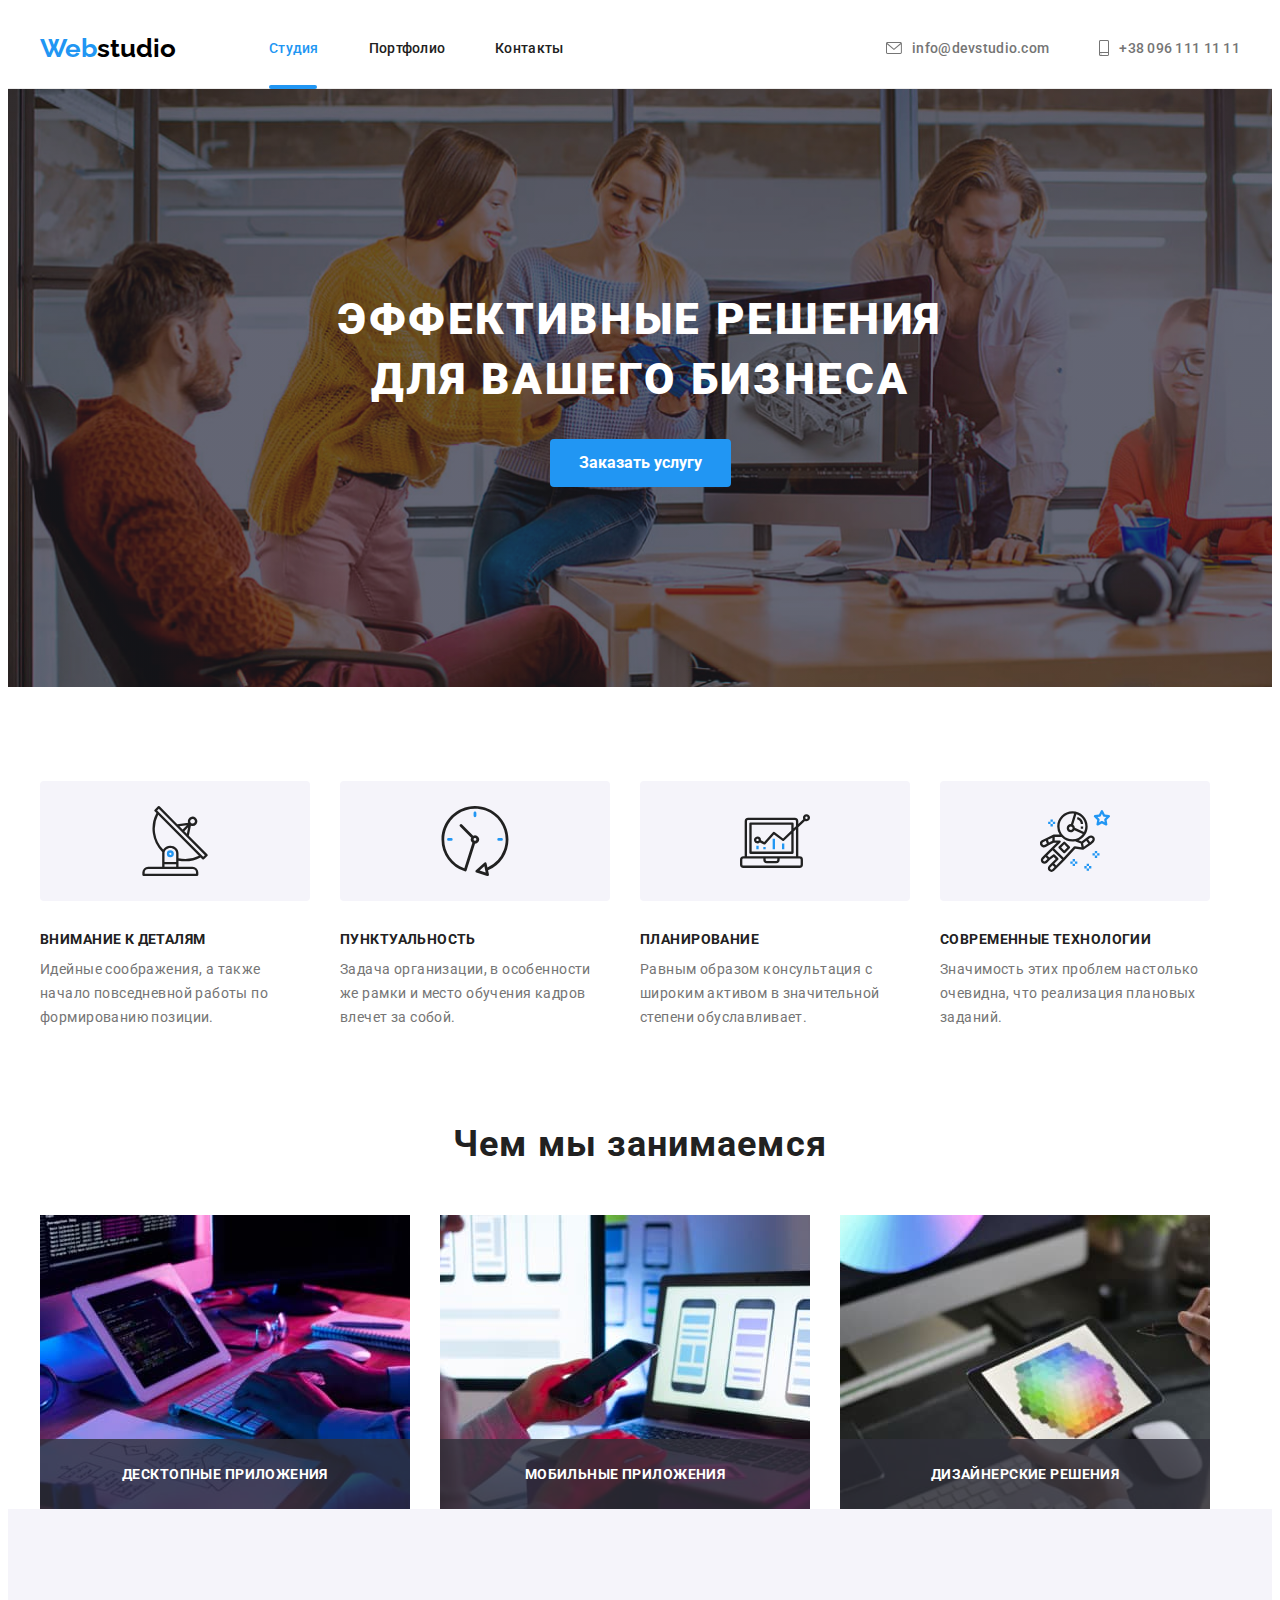
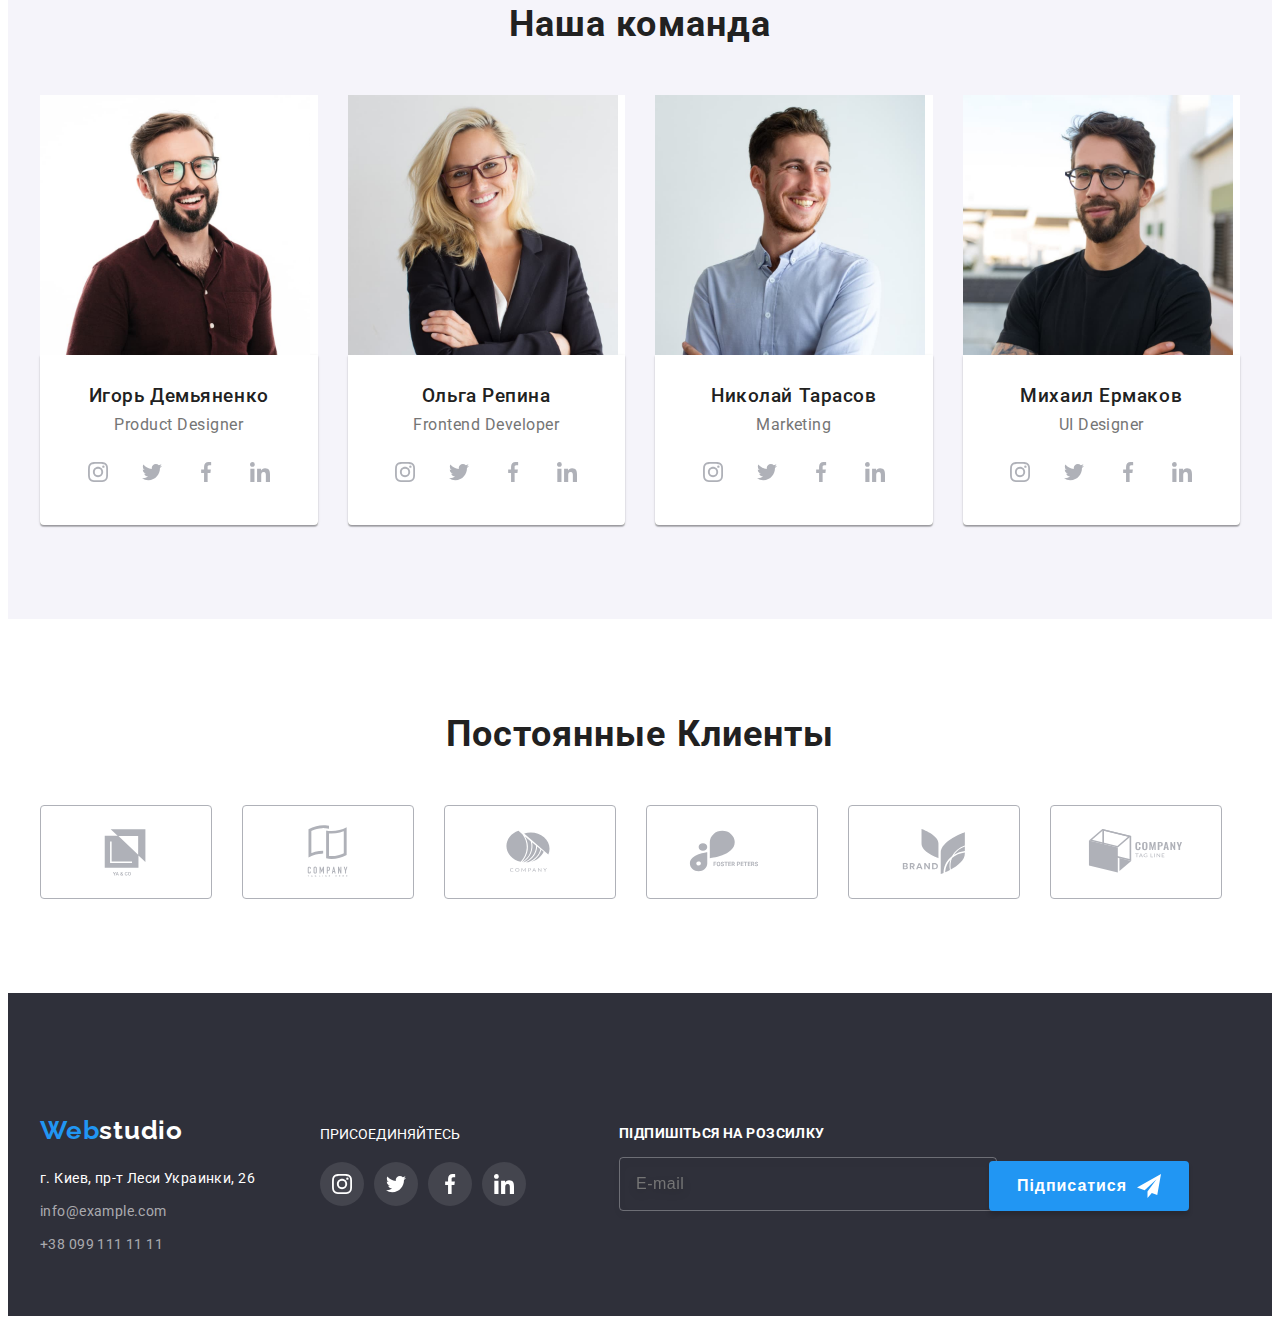
==== index.html @ e6a00116 "refactoring html code (hero, advantages section)" ====
<!DOCTYPE html>
<html lang="ru">
  <head>
    <meta charset="UTF-8" />
    <meta http-equiv="X-UA-Compatible" content="IE=edge" />
    <meta name="viewport" content="width=device-width, initial-scale=1.0" />
    <title>WebStudio</title>

    <!--fonts start-->
    <link rel="preconnect" href="https://fonts.googleapis.com" />
    <link rel="preconnect" href="https://fonts.gstatic.com" crossorigin />
    <link
      href="https://fonts.googleapis.com/css2?family=Raleway:wght@700&family=Roboto:wght@400;500;700;900&display=swap"
      rel="stylesheet"
    />
    <!--fonts end-->
    <!--normalize start-->
    <link
      rel="stylesheet"
      href="https://cdnjs.cloudflare.com/ajax/libs/modern-normalize/1.1.0/modern-normalize.min.css"
      integrity="sha512-wpPYUAdjBVSE4KJnH1VR1HeZfpl1ub8YT/NKx4PuQ5NmX2tKuGu6U/JRp5y+Y8XG2tV+wKQpNHVUX03MfMFn9Q=="
      crossorigin="anonymous"
      referrerpolicy="no-referrer"
    />
    <!--normalize end-->
    <link rel="stylesheet" href="./css/styles.css" />
  </head>
  <body class="body">
    <!--header section-->
    <header class="header">
      <div class="container header__container">
        <a class="link logo" href="./"><span class="logo__accent">Web</span>studio</a>
        <nav class="nav">
          <ul class="nav__list list">
            <li class="nav__item">
              <a class="nav__link nav__link--current link nav__stydia-link" href="">Студия</a>
            </li>
            <li class="nav__item">
              <a class="nav__link link" href="./portfolio.html" target="_self">Портфолио</a>
            </li>
            <li class="nav__item"><a class="nav__link link" href="">Контакты</a></li>
          </ul>
        </nav>
        <ul class="header__list list">
          <li class="header__item">
            <a class="link header__address" href="mailto:info@devstudio.com">
              <svg class="header__icon" width="16px" height="12px">
                <use href="./images/icons.svg#envelope"></use>
              </svg>
              info@devstudio.com
            </a>
          </li>
          <li class="header__item">
            <a class="link header__address" href="tel:+380961111111"
              ><svg class="header__icon" width="10px" height="16px">
                <use href="./images/icons.svg#smartphone"></use>
              </svg>
              +38 096 111 11 11</a
            >
          </li>
        </ul>
      </div>
    </header>
    <!--main section-->
    <main class="main">
      <!--hero section-->
      <section class="hero">
        <div class="container hero__container">
          <h1 class="hero__uppertitle">
            Эффективные решения<br />
            для вашего бизнеса
          </h1>
          <button class="hero__main-btn main-btn" type="button" data-modal-open>
            Заказать услугу
          </button>
        </div>
      </section>
      <!--advantages section-->
      <section class="advantages">
        <div class="container">
          <h2 class="visually-hidden">Наши преимущества</h2>
          <ul class="advantages__list list">
            <li class="advantages__item">
              <div class="advantages__container">
                <svg class="advantages__icon" width="70px" height="70px">
                  <use href="./images/icons.svg#antenna"></use>
                </svg>
              </div>
              <h3 class="advantages__title">Внимание к деталям</h3>
              <p class="advantages__text">
                Идейные соображения, а также начало повседневной работы по формированию позиции.
              </p>
            </li>
            <li class="advantages__item">
              <div class="advantages__container">
                <svg class="advantages__icon" width="70px" height="70px">
                  <use href="./images/icons.svg#clock"></use>
                </svg>
              </div>
              <h3 class="advantages__title">Пунктуальность</h3>
              <p class="advantages__text">
                Задача организации, в особенности же рамки и место обучения кадров влечет за собой.
              </p>
            </li>
            <li class="advantages__item">
              <div class="advantages__container">
                <svg class="advantages__icon" width="70px" height="70px">
                  <use href="./images/icons.svg#diagram"></use>
                </svg>
              </div>
              <h3 class="advantages__title">Планирование</h3>
              <p class="advantages__text">
                Равным образом консультация с широким активом в значительной степени обуславливает.
              </p>
            </li>
            <li class="advantages__item">
              <div class="advantages__container">
                <svg class="advantages__icon" width="70px" height="70px">
                  <use href="./images/icons.svg#astronaut"></use>
                </svg>
              </div>
              <h3 class="advantages__title">Современные технологии</h3>
              <p class="advantages__text">
                Значимость этих проблем настолько очевидна, что реализация плановых заданий.
              </p>
            </li>
          </ul>
        </div>
      </section>
      <!--doing section-->
      <section class="doing">
        <div class="container doing-container">
          <h2 class="section-title doing-title">Чем мы занимаемся</h2>
          <ul class="doing-list list">
            <li class="doing-item">
              <h3 class="item-title">Десктопные приложения</h3>
              <img
                class="doing-img"
                src="./images/img01.jpg"
                width="370"
                alt="работа за планшетом на беспроводной клавиатуре"
              />
            </li>
            <li class="doing-item">
              <div>
                <h3 class="item-title">Мобильные приложения</h3>
                <img
                  class="doing-img"
                  src="./images/img02.jpg"
                  width="370"
                  alt="работа на нутбуке и смартфоне"
                />
              </div>
            </li>
            <li class="doing-item">
              <div>
                <h3 class="item-title">Дизайнерские решения</h3>
                <img
                  class="doing-img"
                  src="./images/img03.jpg"
                  width="370"
                  alt="работа на планшете с помощью стилуса"
                />
              </div>
            </li>
          </ul>
        </div>
      </section>
      <!--team section-->
      <section class="team">
        <div class="container team-container">
          <h2 class="section-title">Наша команда</h2>
          <ul class="team-list list">
            <li class="team-item">
              <img
                class="team-photo"
                src="./images/img04igor.jpg"
                width="270"
                height="260"
                alt="фото дизайнера"
              />
              <div class="team-wrapper">
                <h3 class="team-title">Игорь Демьяненко</h3>
                <p class="team-text" lang="en">Product Designer</p>
                <ul class="socials-list list">
                  <li class="socials-item">
                    <a
                      class="socials-link link"
                      target="_blank"
                      rel="noopener noreferren"
                      aria-label="инстаграмм"
                      href=""
                    >
                      <svg class="cocials-icon" width="20px" height="20px">
                        <use href="./images/icons.svg#instagram"></use>
                      </svg>
                    </a>
                  </li>
                  <li class="socials-item">
                    <a
                      class="socials-link link"
                      target="_blank"
                      rel="noopener noreferren"
                      aria-label="твитер"
                      href=""
                      ><svg class="cocials-icon" width="20px" height="20px">
                        <use href="./images/icons.svg#twitter"></use>
                      </svg>
                    </a>
                  </li>
                  <li class="socials-item">
                    <a
                      class="socials-link link"
                      target="_blank"
                      rel="noopener noreferren"
                      aria-label="фейсбук"
                      href=""
                      ><svg class="cocials-icon" width="20px" height="20px">
                        <use href="./images/icons.svg#facebook"></use></svg
                    ></a>
                  </li>
                  <li class="socials-item">
                    <a
                      class="socials-link link"
                      target="_blank"
                      rel="noopener noreferren"
                      aria-label="линкедин"
                      href=""
                      ><svg class="cocials-icon" width="20px" height="20px">
                        <use href="./images/icons.svg#linkedin"></use></svg
                    ></a>
                  </li>
                </ul>
              </div>
            </li>
            <li class="team-item">
              <img
                class="team-photo"
                src="./images/img05olga.jpg"
                width="270"
                height="260"
                alt="фото Фронтенд разработчика"
              />
              <div class="team-wrapper">
                <h3 class="team-title">Ольга Репина</h3>
                <p class="team-text" lang="en">Frontend Developer</p>
                <ul class="socials-list list">
                  <li class="socials-item">
                    <a
                      class="socials-link link"
                      target="_blank"
                      rel="noopener noreferren"
                      aria-label="инстаграмм"
                      href=""
                    >
                      <svg class="cocials-icon" width="20px" height="20px">
                        <use href="./images/icons.svg#instagram"></use>
                      </svg>
                    </a>
                  </li>
                  <li class="socials-item">
                    <a
                      class="socials-link link"
                      target="_blank"
                      rel="noopener noreferren"
                      aria-label="твитер"
                      href=""
                      ><svg class="cocials-icon" width="20px" height="20px">
                        <use href="./images/icons.svg#twitter"></use>
                      </svg>
                    </a>
                  </li>
                  <li class="socials-item">
                    <a
                      class="socials-link link"
                      target="_blank"
                      rel="noopener noreferren"
                      aria-label="фейсбук"
                      href=""
                      ><svg class="cocials-icon" width="20px" height="20px">
                        <use href="./images/icons.svg#facebook"></use></svg
                    ></a>
                  </li>
                  <li class="socials-item">
                    <a
                      class="socials-link link"
                      target="_blank"
                      rel="noopener noreferren"
                      aria-label="линкедин"
                      href=""
                      ><svg class="cocials-icon" width="20px" height="20px">
                        <use href="./images/icons.svg#linkedin"></use></svg
                    ></a>
                  </li>
                </ul>
              </div>
            </li>
            <li class="team-item">
              <img
                class="team-photo"
                src="./images/img06nikolau.jpg"
                width="270"
                height="260"
                alt="фото маркетолога"
              />
              <div class="team-wrapper">
                <h3 class="team-title">Николай Тарасов</h3>
                <p class="team-text" lang="en">Marketing</p>
                <ul class="socials-list list">
                  <li class="socials-item">
                    <a
                      class="socials-link link"
                      target="_blank"
                      rel="noopener noreferren"
                      aria-label="инстаграмм"
                      href=""
                    >
                      <svg class="cocials-icon" width="20px" height="20px">
                        <use href="./images/icons.svg#instagram"></use>
                      </svg>
                    </a>
                  </li>
                  <li class="socials-item">
                    <a
                      class="socials-link link"
                      target="_blank"
                      rel="noopener noreferren"
                      aria-label="твитер"
                      href=""
                      ><svg class="cocials-icon" width="20px" height="20px">
                        <use href="./images/icons.svg#twitter"></use>
                      </svg>
                    </a>
                  </li>
                  <li class="socials-item">
                    <a
                      class="socials-link link"
                      target="_blank"
                      rel="noopener noreferren"
                      aria-label="фейсбук"
                      href=""
                      ><svg class="cocials-icon" width="20px" height="20px">
                        <use href="./images/icons.svg#facebook"></use></svg
                    ></a>
                  </li>
                  <li class="socials-item">
                    <a
                      class="socials-link link"
                      target="_blank"
                      rel="noopener noreferren"
                      aria-label="линкедин"
                      href=""
                      ><svg class="cocials-icon" width="20px" height="20px">
                        <use href="./images/icons.svg#linkedin"></use></svg
                    ></a>
                  </li>
                </ul>
              </div>
            </li>
            <li class="team-item">
              <img
                class="team-photo"
                src="./images/img07mihail.jpg"
                width="270"
                height="260"
                alt="фото дизайнера пользовательского интерфейса"
              />
              <div class="team-wrapper">
                <h3 class="team-title">Михаил Ермаков</h3>
                <p class="team-text" lang="en">UI Designer</p>
                <ul class="socials-list list">
                  <li class="socials-item">
                    <a
                      class="socials-link link"
                      target="_blank"
                      rel="noopener noreferren"
                      aria-label="инстаграмм"
                      href=""
                    >
                      <svg class="cocials-icon" width="20px" height="20px">
                        <use href="./images/icons.svg#instagram"></use>
                      </svg>
                    </a>
                  </li>
                  <li class="socials-item">
                    <a
                      class="socials-link link"
                      target="_blank"
                      rel="noopener noreferren"
                      aria-label="твитер"
                      href=""
                      ><svg class="cocials-icon" width="20px" height="20px">
                        <use href="./images/icons.svg#twitter"></use>
                      </svg>
                    </a>
                  </li>
                  <li class="socials-item">
                    <a
                      class="socials-link link"
                      target="_blank"
                      rel="noopener noreferren"
                      aria-label="фейсбук"
                      href=""
                      ><svg class="cocials-icon" width="20px" height="20px">
                        <use href="./images/icons.svg#facebook"></use></svg
                    ></a>
                  </li>
                  <li class="socials-item">
                    <a
                      class="socials-link link"
                      target="_blank"
                      rel="noopener noreferren"
                      aria-label="линкедин"
                      href=""
                      ><svg class="cocials-icon" width="20px" height="20px">
                        <use href="./images/icons.svg#linkedin"></use></svg
                    ></a>
                  </li>
                </ul>
              </div>
            </li>
          </ul>
        </div>
      </section>
      <!--regular clients-->
      <section class="regular">
        <div class="container regular-container">
          <h2 class="section-title regular-title">Постоянные Клиенты</h2>
          <ul class="list regular-list">
            <li class="regular-item">
              <a
                class="regular-link"
                target="_blank"
                rel="noopener noreferrer"
                aria-label="клиент номер один"
                href=""
              >
                <svg class="regular-icon" width="106px" height="60px">
                  <use href="./images/icons.svg#client-logo1"></use>
                </svg>
              </a>
            </li>
            <li>
              <a
                class="regular-link"
                target="_blank"
                rel="noopener noreferrer"
                aria-label="клиент номер два"
                href=""
              >
                <svg class="regular-icon" width="106px" height="60px">
                  <use href="./images/icons.svg#client-logo2"></use>
                </svg>
              </a>
            </li>
            <li>
              <a
                class="regular-link"
                target="_blank"
                rel="noopener noreferrer"
                aria-label="клиент номер три"
                href=""
              >
                <svg class="regular-icon" width="106px" height="60px">
                  <use href="./images/icons.svg#client-logo3"></use>
                </svg>
              </a>
            </li>
            <li>
              <a
                class="regular-link"
                target="_blank"
                rel="noopener noreferrer"
                aria-label="клиент номер четыре"
                href=""
              >
                <svg class="regular-icon" width="106px" height="60px">
                  <use href="./images/icons.svg#client-logo4"></use>
                </svg>
              </a>
            </li>
            <li>
              <a
                class="regular-link"
                target="_blank"
                rel="noopener noreferrer"
                aria-label="клиент номер пять"
                href=""
              >
                <svg class="regular-icon" width="106px" height="60px">
                  <use href="./images/icons.svg#client-logo5"></use>
                </svg>
              </a>
            </li>
            <li>
              <a
                class="regular-link"
                target="_blank"
                rel="noopener noreferrer"
                aria-label="клиент номер шесть"
                href=""
              >
                <svg class="regular-icon" width="106px" height="60px">
                  <use href="./images/icons.svg#client-logo6"></use>
                </svg>
              </a>
            </li>
          </ul>
        </div>
      </section>
    </main>
    <!--footer section-->
    <footer class="footer">
      <div class="container footer-container">
        <div>
          <a class="link footer-logo" href="./"><span class="accent">Web</span>studio</a>
          <address class="address">
            <p class="address-text">г. Киев, пр-т Леси Украинки, 26</p>
            <ul class="address-list list">
              <li class="address-item">
                <a class="link address-link" href="mailto:info@example.com">info@example.com</a>
              </li>
              <li class="address-item">
                <a class="link address-link" href="tel:+380991111111">+38 099 111 11 11</a>
              </li>
            </ul>
          </address>
        </div>
        <div class="socials-footer">
          <ul class="list">
            <li>
              <p class="socials-text">ПРИСОЕДИНЯЙТЕСЬ</p>
            </li>
            <li>
              <ul class="foot-list list">
                <li class="socials-item">
                  <a
                    class="socials-link foot-link link"
                    target="_blank"
                    rel="noopener noreferren"
                    aria-label="инстаграмм"
                    href=""
                  >
                    <svg class="foot-icon" width="20px" height="20px">
                      <use href="./images/icons.svg#instagram"></use>
                    </svg>
                  </a>
                </li>
                <li class="socials-item">
                  <a
                    class="socials-link foot-link link"
                    target="_blank"
                    rel="noopener noreferren"
                    aria-label="твитер"
                    href=""
                    ><svg class="foot-icon" width="20px" height="20px">
                      <use href="./images/icons.svg#twitter"></use>
                    </svg>
                  </a>
                </li>
                <li class="socials-item">
                  <a
                    class="socials-link foot-link link"
                    target="_blank"
                    rel="noopener noreferren"
                    aria-label="фейсбук"
                    href=""
                    ><svg class="foot-icon" width="20px" height="20px">
                      <use href="./images/icons.svg#facebook"></use></svg
                  ></a>
                </li>
                <li class="socials-item">
                  <a
                    class="socials-link foot-link link"
                    target="_blank"
                    rel="noopener noreferren"
                    aria-label="линкедин"
                    href=""
                    ><svg class="foot-icon" width="20px" height="20px">
                      <use href="./images/icons.svg#linkedin"></use></svg
                  ></a>
                </li>
              </ul>
            </li>
          </ul>
        </div>
        <div class="container-subscription">
          <h2 lang="uk" class="footer-tittle-form">Підпишіться на розсилку</h2>
          <form class="subscription-form" name="subscription-form">
            <label class="subscription-form-grup">
              <input
                class="subscription-form-input"
                type="email"
                name="email"
                placeholder="E-mail"
                required
              />
            </label>
            <button class="footer-form-btn" type="submit">
              Підписатися
              <svg width="24px" height="24px">
                <use href="./images/icons.svg#icon-icon-send"></use>
              </svg>
            </button>
          </form>
        </div>
      </div>
    </footer>
    <!--modal window-->
    <div class="backdrop is-hidden" data-modal>
      <div class="modal">
        <button class="modal-btn" data-modal-close>
          <svg class="modal-btn-icon" width="18px" height="18px">
            <use href="./images/icons.svg#icon-close-black-18dp"></use>
          </svg>
        </button>
        <form class="register-form">
          <strong class="register-form-title" lang="uk">
            Залиште свої дані, ми вам передзвонимо
          </strong>
          <div class="register-form-group" role="group">
            <label class="register-form-wrap">
              <span class="register-form-label" lang="uk">Ім'я</span>
              <input
                class="register-form-input"
                type="text"
                name="name"
                minlength="3"
                required
              /><svg class="register-form-icon" width="18px" height="18px">
                <use href="./images/icons.svg#icon-person-black-18dp-1"></use>
              </svg>
            </label>
            <label class="register-form-wrap">
              <span class="register-form-label" lang="uk">Телефон</span>
              <input
                class="register-form-input"
                type="tel"
                name="tel"
                required
                maxlength="13"
                minlength="13"
              />
              <svg class="register-form-icon" width="18px" height="18px">
                <use href="./images/icons.svg#icon-phone-black-18dp-1"></use>
              </svg>
            </label>
            <label class="register-form-wrap">
              <span class="register-form-label" lang="uk">Пошта</span>
              <input class="register-form-input" type="email" name="email" required />
              <svg class="register-form-icon" width="18px" height="18px">
                <use href="./images/icons.svg#icon-email-black-18dp-1"></use>
              </svg>
            </label>
            <label class="register-form-wrap">
              <span class="register-form-label" lang="uk">Коментар</span>
              <textarea
                class="register-form-message"
                placeholder="Введіть текст"
                name="message"
                rows="5"
              ></textarea>
            </label>
          </div>
          <label class="register-form-agreement">
            <input
              class="register-checkbox visually-hidden"
              type="checkbox"
              name="agreement"
              required
            />
            <svg class="register-icon" width="16px" height="15px">
              <use class="register-icon-uncheck" href="./images/icons.svg#icon-Vector"></use>
              <use class="register-icon-check" href="./images/icons.svg#icon-check"></use>
            </svg>
            <span class="register-form-agreement-text">
              Погоджуюся з розсилкою та приймаю
              <a class="register-form-agreement-link" href="">Умови договору</a>
            </span>
          </label>
          <button class="register-form-btn" type="submit">Відправити</button>
        </form>
      </div>
    </div>
    <script src="./js/modal.js"></script>
  </body>
</html>
---- css/styles.css ----
:root {
  /*fonts*/
  --main-font: 'roboto', sans-serif;
  --secondary-font: 'raleway', sans-serif;

  /*text colors*/
  --main-txt-cl: #212121;
  --accent-tx-cl: #2196f3;

  /*bg colors*/
  --dark-bg-cl: #2f303a;
  --light-bg-cl: #f5f4fa;

  /*others*/
}

.container {
  width: 1200px;
  padding-right: 15px;
  padding-left: 15px;
  margin-right: auto;
  margin-left: auto;
}

.body {
  font-family: var(--main-font);
  color: var(--main-txt-cl);
}

/*reset styles*/
h1,
h2,
h3,
h4,
h5,
h6,
p {
  margin: 0;
}

.link {
  text-decoration: none;
  color: var(--main-txt-cl);
  transition: color 250ms cubic-bezier(0.4, 0, 0.2, 1);
}

.list {
  list-style: none;
  padding: 0;
  margin: 0;
}

img {
  display: block;
}
.section-title {
  font-weight: 700;
  font-size: 36px;
  line-height: calc(42 / 36);
  text-align: center;
  letter-spacing: 0.03em;
  color: var(--main-txt-cl);
}
.visually-hidden {
  position: absolute;
  width: 1px;
  height: 1px;
  margin: -1px;
  border: 0;
  padding: 0;
  white-space: nowrap;
  clip-path: inset(100%);
  clip: rect(0 0 0 0);
  overflow: hidden;
}



/*header section*/
.header {
  background-color: #ffffff;
  border-bottom: 1px solid #ececec;
}
.header__container {
  display: flex;
  align-items: center;
}
.logo {
  margin-right: 93px;
  font-family: var(--secondary-font);
  font-weight: 700;
  font-size: 26px;
  line-height: calc(31 / 26);
  color: #000000;
}
.logo__accent {
  color: var(--accent-tx-cl);
}
.nav {
  margin-right: auto;
}
.nav__list {
  display: flex;
  gap: 50px;
}
.nav__link--current {
  color: var(--accent-tx-cl);
}
.nav__item {
  position: relative;
}
.nav__stydia-link::after {
  display: block;
  content: '';
  width: 48px;
  height: 4px;
  background: #2196f3;
  border-radius: 2px;
  position: absolute;
  bottom: -1px;
  left: 0px;
}
.nav__link {
  display: block;
  font-weight: 500;
  font-size: 14px;
  line-height: calc(16 / 14);
  letter-spacing: 0.02em;
  padding-top: 32px;
  padding-bottom: 32px;
}
.nav__portfolio-link::after {
  display: block;
  content: '';
  width: 78px;
  height: 4px;
  background: #2196f3;
  border-radius: 2px;
  position: absolute;
  bottom: 0px;
  left: 0px;
}
.header__list {
  display: flex;
  gap: 50px;
}
.header__item {
  position: relative;
}
.header__icon {
  margin-right: 10px;
  fill: #757575;
  transition: fill 250ms cubic-bezier(0.4, 0, 0.2, 1);
}
.header__address {
  display: block;
}
.header__address:focus .header__icon,
.header__address:hover .header__icon {
  color: #2196f3;
  fill: #2196f3;
}
.header__address {
  display: inline-flex;
  align-items: center;
  text-align: justify;

  font-weight: 500;
  font-size: 14px;
  line-height: calc(16 / 14);
  letter-spacing: 0.02em;
  color: #757575;
  padding-top: 32px;
  padding-bottom: 32px;
  transition: color 250ms cubic-bezier(0.4, 0, 0.2, 1);
}



/*hero section*/
.hero {
  max-width: 1600px;
  margin-right: auto;
  margin-left: auto;
  padding-top: 200px;
  padding-bottom: 200px;
  background-color: #c4c4c4;
  background-image: linear-gradient(to right, rgba(47, 48, 58, 0.4), rgba(47, 48, 58, 0.4)),
  url(../images/imghero.jpg);
  background-repeat: no-repeat;
  background-size: cover;
}
.hero__container {
  text-align: center;
  align-items: center;
}
.hero__uppertitle {
  font-weight: 900;
  font-size: 44px;
  line-height: calc(60 / 44);
  letter-spacing: 0.06em;
  text-transform: uppercase;
  color: #ffffff;

  margin-bottom: 30px;
}
.hero__main-btn {
  font-family: inherit;
  font-weight: 700;
  font-size: 16px;
  line-height: calc(30 / 16);
  color: #ffffff;
  background-color: var(--accent-tx-cl);
  padding: 9px 29px;
  transition: background-color 250ms cubic-bezier(0.4, 0, 0.2, 1);
}
.hero__main-btn:hover {
  background-color: #188ce8;
}

 


/*button*/
.secondary-btn {
  font-family: inherit;
  font-weight: 500;
  font-size: 16px;
  line-height: calc(26 / 12);
  color: var(--main-txt-cl);
  background-color: #f5f4fa;
}
.secondary-btn:active {
  color: #ffffff;
  background-color: #2196f3;
}
.btn,
.main-btn {
  display: inline-block;
  cursor: pointer;
  border-radius: 4px;
  border: 0px;
  text-align: center;
}



/*advantages section*/
.advantages {
  padding-top: 94px;
}
.advantages__container {
  display: flex;
  width: 270px;
  height: 120px;
  background: #f5f4fa;
  border-radius: 4px;
  align-items: center;
  justify-content: center;
  margin-bottom: 30px;
}
.advantages__list {
  display: flex;
  gap: 30px;
}
.advantages__item {
  width: 270px;
}
.advantages__title {
  margin-bottom: 10px;
}
.advantages__title {
  font-weight: 700;
  font-size: 14px;
  line-height: calc(16 / 14);
  letter-spacing: 0.03em;
  text-transform: uppercase;
  color: var(--main-txt-cl);
}
.advantages__text {
  font-size: 14px;
  line-height: calc(24 / 14);
  letter-spacing: 0.03em;
  color: #757575;
}



/*doing section*/
.doing {
  padding-top: 94px;
}
.doing-title {
  font-weight: 700;
  font-size: 36px;
  line-height: calc(42 / 36);
  letter-spacing: 0.03em;
  text-align: center;
  color: #212121;
  margin-bottom: 50px;
}
.doing-list {
  display: flex;
  gap: 30px;
}
.doing-item {
  position: relative;
}
.item-title {
  position: absolute;
  font-weight: 700;
  font-size: 14px;
  line-height: calc(16 / 14);
  text-align: center;
  letter-spacing: 0.03em;
  text-transform: uppercase;
  color: #ffffff;
  width: 100%;
  background-color: rgba(47, 48, 58, 0.8);
  padding-top: 27px;
  padding-bottom: 27px;
  bottom: 0px;
}

/*team section*/
.team {
  padding-top: 94px;
  padding-bottom: 94px;
}
.section-title {
  margin-bottom: 50px;
  font-weight: 700;
  font-size: 36px;
  line-height: calc(42 / 36);
  letter-spacing: 0.03em;
  text-align: center;
  color: #212121;
}
.team-wrapper {
  border: 1px solid transparent;
  border-top: none;
  padding-top: 30px;
  padding-bottom: 30px;
  padding-right: 5px;
  padding-left: 5px;
  box-shadow: 0px 1px 3px rgba(0, 0, 0, 0.12), 0px 1px 1px rgba(0, 0, 0, 0.14),
    0px 2px 1px rgba(0, 0, 0, 0.2);
  border-radius: 0px 0px 4px 4px;
}
.team-title {
  margin-bottom: 8px;
  font-weight: 500;
  line-height: calc(19 / 16);
  text-align: center;
  letter-spacing: 0.03em;
  color: #212121;
}
.team-list {
  display: flex;
  gap: 30px;
  flex-wrap: wrap;
}
.team-text {
  line-height: calc(19 / 16);
  text-align: center;
  letter-spacing: 0.03em;
  color: #757575;
  margin-bottom: 16px;
}
.team-item {
  background-color: #ffffff;
  flex-basis: calc((100% - 30px * 3) / 4);
}
.team {
  background-color: #f5f4fa;
}

/*Socials icons*/
.socials-list {
  display: flex;
  align-items: center;
  justify-content: center;
  gap: 10px;
}
.socials-link {
  display: flex;
  align-items: center;
  justify-content: center;
  width: 44px;
  height: 44px;
  border-radius: 50%;
  fill: #afb1b8;
  transition: background-color 250ms cubic-bezier(0.4, 0, 0.2, 1),
    fill 250ms cubic-bezier(0.4, 0, 0.2, 1);
}
.socials-icon {
  fill: currentColor;
}
.socials-link:hover,
.socials-link:focus {
  fill: #ffffff;
  background-color: #2196f3;
}

/*regular section*/
.regular {
  padding-top: 94px;
  padding-bottom: 94px;
}
.regular-title {
  margin-bottom: 50px;
  font-weight: 700;
  font-size: 36px;
  line-height: calc(42 / 36);
  text-align: center;
  letter-spacing: 0.03em;
  color: var(--main-txt-cl);
}
.regular-list {
  display: flex;
  gap: 30px;
}
.regular-link {
  display: flex;
  width: 170px;
  height: 92px;
  border: 1px solid #afb1b8;
  border-radius: 4px;
  align-items: center;
  justify-content: center;
  transition: border-color 250ms cubic-bezier(0.4, 0, 0.2, 1);
}
.regular-icon {
  fill: #afb1b8;
  transition: fill 250ms cubic-bezier(0.4, 0, 0.2, 1);
}
.regular-link:hover,
.regular-link:focus {
  border-color: #2196f3;
}
.regular-link:hover .regular-icon,
.regular-link:focus .regular-icon {
  fill: #2196f3;
}

/*footer*/
.footer {
  padding-top: 60px;
  padding-bottom: 60px;
  background-color: var(--dark-bg-cl);
}
.footer-container {
  display: flex;
  align-items: baseline;
}
.footer-logo {
  display: block;
  margin-bottom: 20px;
  font-family: var(--secondary-font);
  font-weight: 700;
  font-size: 26px;
  line-height: calc(31 / 26);
  letter-spacing: 0.03em;
  color: #ffffff;
}
.accent {
  color: var(--accent-tx-cl);
}
.address-item:first-child {
  margin-bottom: 9px;
}
.address-text {
  margin-bottom: 9px;
  font-style: normal;
  font-size: 14px;
  line-height: calc(24 / 14);
  letter-spacing: 0.03em;
  color: #ffffff;
}
.address-link {
  margin-bottom: 9px;
  font-style: normal;
  font-weight: 400;
  font-size: 14px;
  line-height: calc(24 / 14);
  letter-spacing: 0.03em;
  color: rgba(255, 255, 255, 0.6);
}
.socials-text {
  margin-bottom: 20px;
  font-style: normal;
  font-weight: 700px;
  font-size: 14px;
  line-height: calc(16 / 14);
  color: #ffffff;
}
.socials-footer {
  display: flex;
  margin-left: 65px;
}
.foot-list {
  gap: 10px;
  display: flex;
}
.foot-icon {
  fill: #ffffff;
}
.foot-link {
  background-color: rgba(255, 255, 255, 0.1);
}

/*footer form*/
.container-subscription {
  display: flex;
  top: 72px;
  width: 570px;
  height: 86px;
  position: relative;
  margin-left: 93px;
}
.footer-tittle-form {
  position: absolute;
  top: 0px;
  left: 0px;
  font-weight: 700;
  font-size: 14px;
  line-height: calc(16 / 14);
  letter-spacing: 0.03em;
  text-transform: uppercase;
  color: #ffffff;
}

.subscription-form-grup {
  display: flex;
  position: absolute;
  bottom: 0px;
  gap: 12px;
}
.subscription-form-input {
  display: block;
  padding-left: 16px;
  width: 358px;
  height: 50px;
  background-color: inherit;
  border: 1px solid rgba(255, 255, 255, 0.3);
  filter: drop-shadow(0px 4px 4px rgba(0, 0, 0, 0.15));
  border-radius: 4px;
  font-weight: 400;
  font-size: 16px;
  line-height: calc(20 / 16);
  align-items: center;
  letter-spacing: 0.03em;
  color: rgba(255, 255, 255, 0.6);
  transition: border-color 250ms cubic-bezier(0.4, 0, 0.2, 1);
}
.subscription-form-input:hover {
  border-color: #2196f3;
}
.footer-form-btn {
  position: absolute;
  right: 0px;
  bottom: 0px;
  gap: 10px;
  padding: 0px;
  border: none;
  padding: 10px 28px;
  background: #2196f3;
  box-shadow: 0px 4px 4px rgba(0, 0, 0, 0.15);
  border-radius: 4px;
  cursor: pointer;
  font-weight: 700;
  font-size: 16px;
  line-height: calc(30 / 16);
  display: inline-flex;
  align-items: center;
  text-align: center;
  justify-content: center;
  letter-spacing: 0.06em;
  color: #ffffff;
}

/*portfolio section*/
.portfolio {
  padding-top: 94px;
  padding-bottom: 94px;
}
.portfolio-title {
  margin-bottom: 4px;
  font-weight: 700;
  font-size: 18px;
  line-height: 36px;
  letter-spacing: 0.06em;
  color: #212121;
}
.portfolio-filtre {
  display: flex;
  justify-content: center;
}
.filtre-btn {
  display: inline-block;
  cursor: pointer;
  border-radius: 4px;
  border: 0px;
  text-align: center;
  padding: 6px 22px;
  transition: color 250ms cubic-bezier(0.4, 0, 0.2, 1),
    background-color 250ms cubic-bezier(0.4, 0, 0.2, 1);
}
.filtre-btn:active {
  color: #ffffff;
  background-color: #2196f3;
}
.filtre-btn:hover,
.filtre-btn:focus {
  color: #ffffff;
  background-color: #2196f3;
}
.filtre-item {
  margin-right: 8px;
}
.filtre-item:last-child {
  margin-right: 0px;
}
.portfolio-text {
  line-height: 30px;
  letter-spacing: 0.03em;
  color: #757575;
}
.portfolio-item {
  background-color: #f5f4fa;
}
.project-item {
  background: #ffffff;
  flex-basis: calc((100% - 30px * 2) / 3);
}
.project-list {
  display: flex;
  gap: 30px;
  margin-top: 34px;
  flex-wrap: wrap;
}
.project-wrapper {
  border: 1px solid #eeeeee;
  border-top: none;
  padding: 20px 24px;
}
.overlay-container {
  position: relative;
  overflow: hidden;
}
.project-link {
  display: block;
  transition: box-shadow 250ms cubic-bezier(0.4, 0, 0.2, 1);
}
.project-link:hover,
.project-link:focus {
  box-shadow: 0px 1px 1px rgba(0, 0, 0, 0.12), 0px 4px 4px rgba(0, 0, 0, 0.06),
    1px 4px 6px rgba(0, 0, 0, 0.16);
}
.overlay {
  position: absolute;
  top: 0px;
  left: 0px;
  width: 370px;
  height: 100%;
  display: flex;
  align-items: center;
  justify-content: center;
  padding: 63px 16px 63px 32px;
  background-color: rgba(33, 150, 243, 0.9);
  transform: translateY(100%);
  transition: transform 250ms cubic-bezier(0.4, 0, 0.2, 1);
}
.project-link:hover .overlay {
  transform: translateY(0%);
}

.text-overlay {
  font-size: 18px;
  line-height: calc(28 / 18);
  letter-spacing: 0.03em;
  color: #ffffff;
}

.link:hover,
.link:focus {
  color: var(--accent-tx-cl);
}

.btn:hover,
.btn:focus {
  color: var(--accent-tx-cl);
}

/* modal window */
.backdrop {
  display: flex;
  align-items: center;
  justify-content: center;
  z-index: 1000;
  position: fixed;
  top: 0px;
  left: 0px;
  width: 100%;
  height: 100%;
  background-color: rgba(0, 0, 0, 0.2);
  transition: opacity 250ms ease-in-out 40ms, visibility 250ms ease-in-out 40ms;
}
.backdrop.is-hidden {
  opacity: 0;
  visibility: hidden;
  pointer-events: none;
}
.modal {
  position: absolute;
  width: 528px;
  height: 581px;
  top: 50%;
  left: 50%;
  transform: translate(-50%, -50%) scale(1);
  background-color: #ffffff;
  border-radius: 4px;
  opacity: 1;
  transition: transform 250ms ease-in-out 40ms, opacity 250ms ease-in-out 40ms;
  padding: 40px;
}
.backdrop.is-hidden .modal {
  opacity: 0;
  transform: translate(-50%, -50%) scale(0.25);
}
.modal-btn {
  display: flex;
  align-items: center;
  justify-content: center;
  position: absolute;
  width: 30px;
  height: 30px;
  top: 8px;
  right: 8px;
  border-radius: 50%;
  border: 1px solid rgba(0, 0, 0, 0.1);
  background-color: #ffffff;
  padding: 0px;
  cursor: pointer;
}
/*modal form*/
.register-form {
  text-align: center;
}
.register-form-title {
  display: block;
  margin-bottom: 14px;
  font-weight: 700;
  font-size: 20px;
  line-height: calc(23 / 20);
  text-align: center;
  letter-spacing: 0.03em;
  color: #212121;
}
.register-form-group {
  margin-bottom: 20px;
}
.register-form-wrap {
  position: relative;
  display: block;
  margin-bottom: 10px;
  transition: fill 250ms cubic-bezier(0.4, 0, 0.2, 1);
} 
.register-form-wrap:last-child {
  margin-bottom: 0px;
}
.register-form-label {
  display: block;
  text-align: left;
  margin-bottom: 4px;
  font-weight: 400;
  font-size: 12px;
  line-height: calc(14 / 12);
  letter-spacing: 0.01em;
  color: #757575;
}
.register-form-input,
.register-form-message {
  display: block;
  width: 448px;
  height: 40px;
  border: 1px solid rgba(33, 33, 33, 0.2);
  border-radius: 4px;
  padding-left: 42px;
  cursor: pointer;
  transition: border-color 250ms cubic-bezier(0.4, 0, 0.2, 1);
}
.register-form-wrap:focus-within {
  fill: #2196f3;
  border-color: #2196f3;
}
.register-form-wrap:hover {
  fill: #2196f3;
  border-color: #2196f3;
}
.register-form-input:hover {
  border-color: #2196f3;
}
.register-form-message:hover,
.register-form-message:focus {
  border-color: #2196f3;
}
.register-form-icon {
  position: absolute;
  bottom: 11px;
  left: 12px;
}
.register-form-message {
  width: 448px;
  height: 120px;
  resize: none;
  padding: 12px 16px;
  font-weight: 400;
  font-size: 12px;
  line-height: calc(14 / 12);
  letter-spacing: 0.01em;
  color: rgba(117, 117, 117, 0.5);
  transition: border-color 250ms cubic-bezier(0.4, 0, 0.2, 1);
}
.register-form-agreement {
  display: flex;
  align-items: center;
  justify-content: center;
  gap: 7px;
  margin-bottom: 30px;
}
.register-form-agreement-link {
  color: #2196f3;
}
.register-checkbox:checked + .register-icon .register-icon-uncheck {
  opacity: 0;
  transition: opacity 250ms cubic-bezier(0.4, 0, 0.2, 1);
}
.register-icon-check {
  opacity: 0;
  transition: opacity 250ms cubic-bezier(0.4, 0, 0.2, 1);
}
.register-checkbox:checked + .register-icon .register-icon-check {
  opacity: 1;
}
.register-form-agreement-text {
  font-weight: 400;
  font-size: 14px;
  line-height: calc(24 / 14);
  letter-spacing: 0.03em;
  color: #757575;
  user-select: none;
  text-underline-position: under;
}
.register-form-btn {
  display: inline-flex;
  align-items: center;
  padding: 10px 52px;
  cursor: pointer;
  border: none;
  background: #188ce8;
  box-shadow: 0px 4px 4px rgba(0, 0, 0, 0.15);
  border-radius: 4px;
  font-style: normal;
  font-weight: 700;
  font-size: 16px;
  line-height: calc(30 / 16);
  text-align: center;
  letter-spacing: 0.06em;
  color: #ffffff;
}
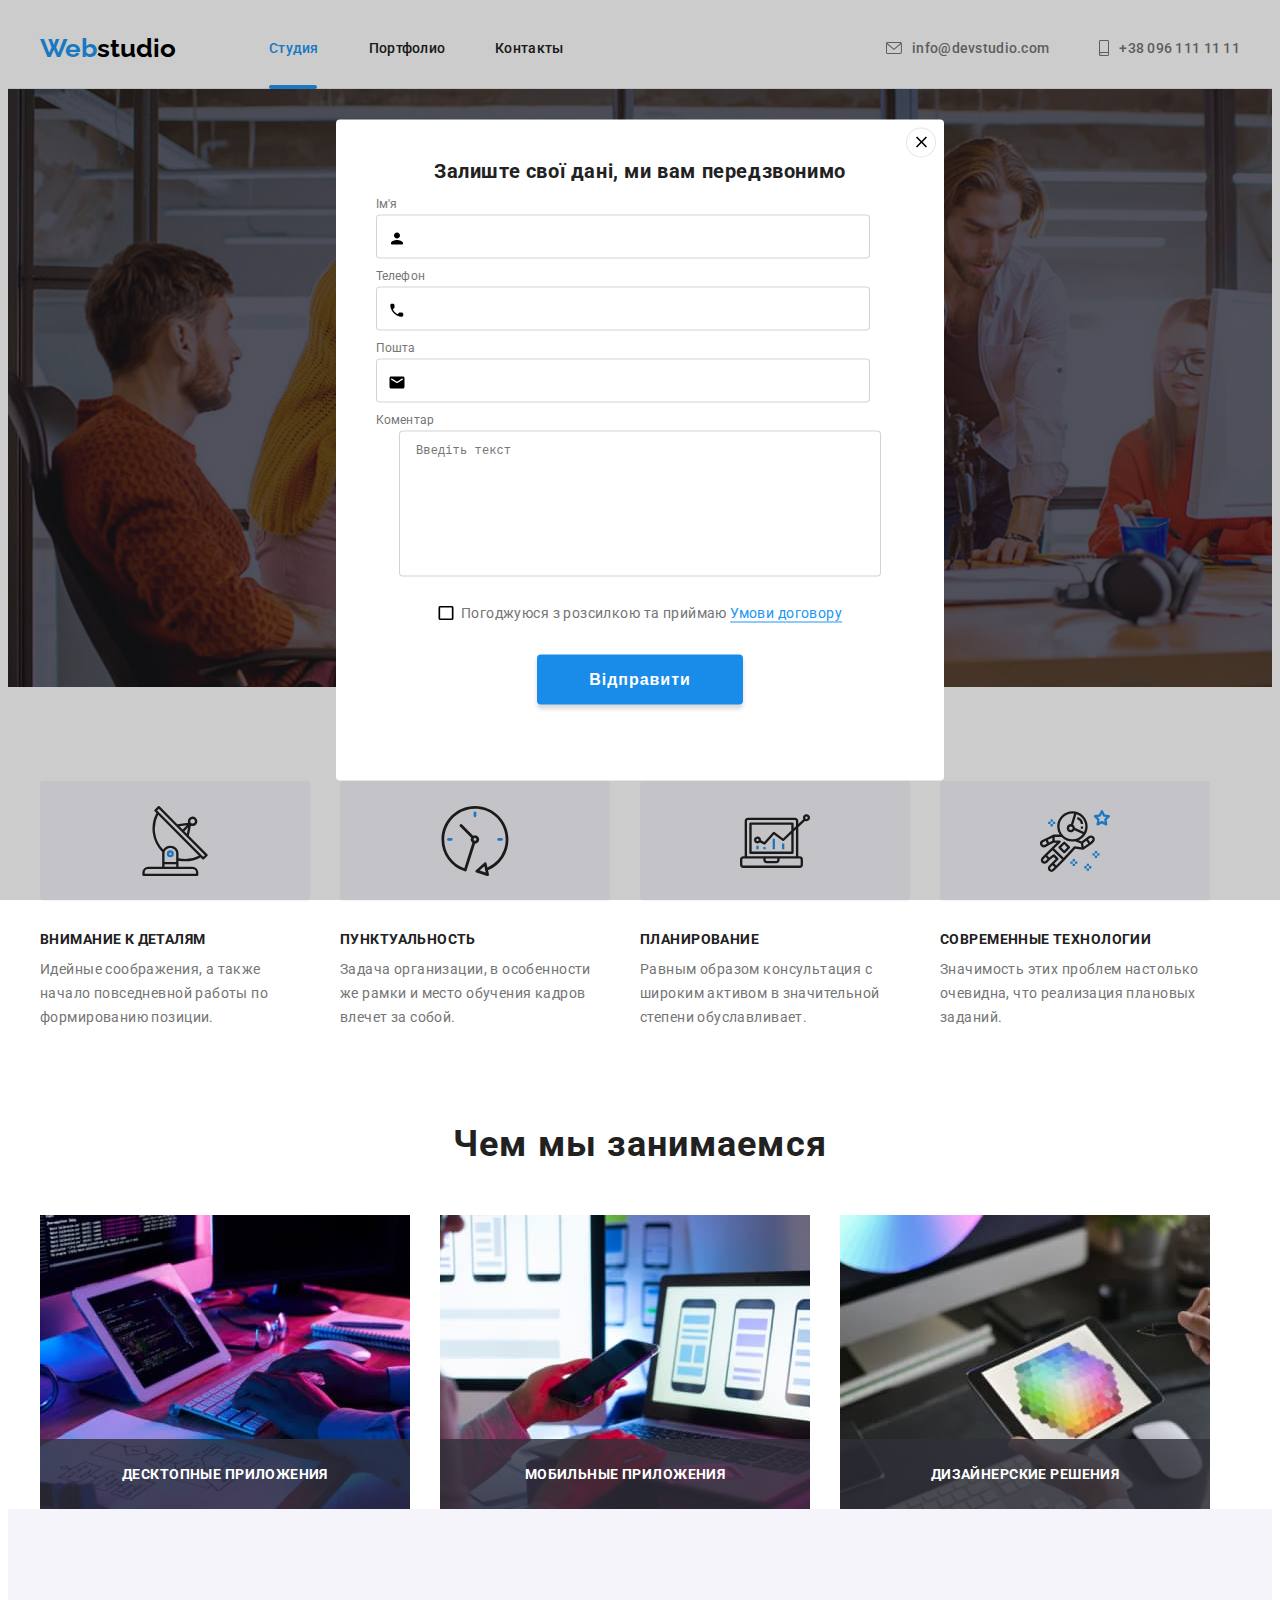
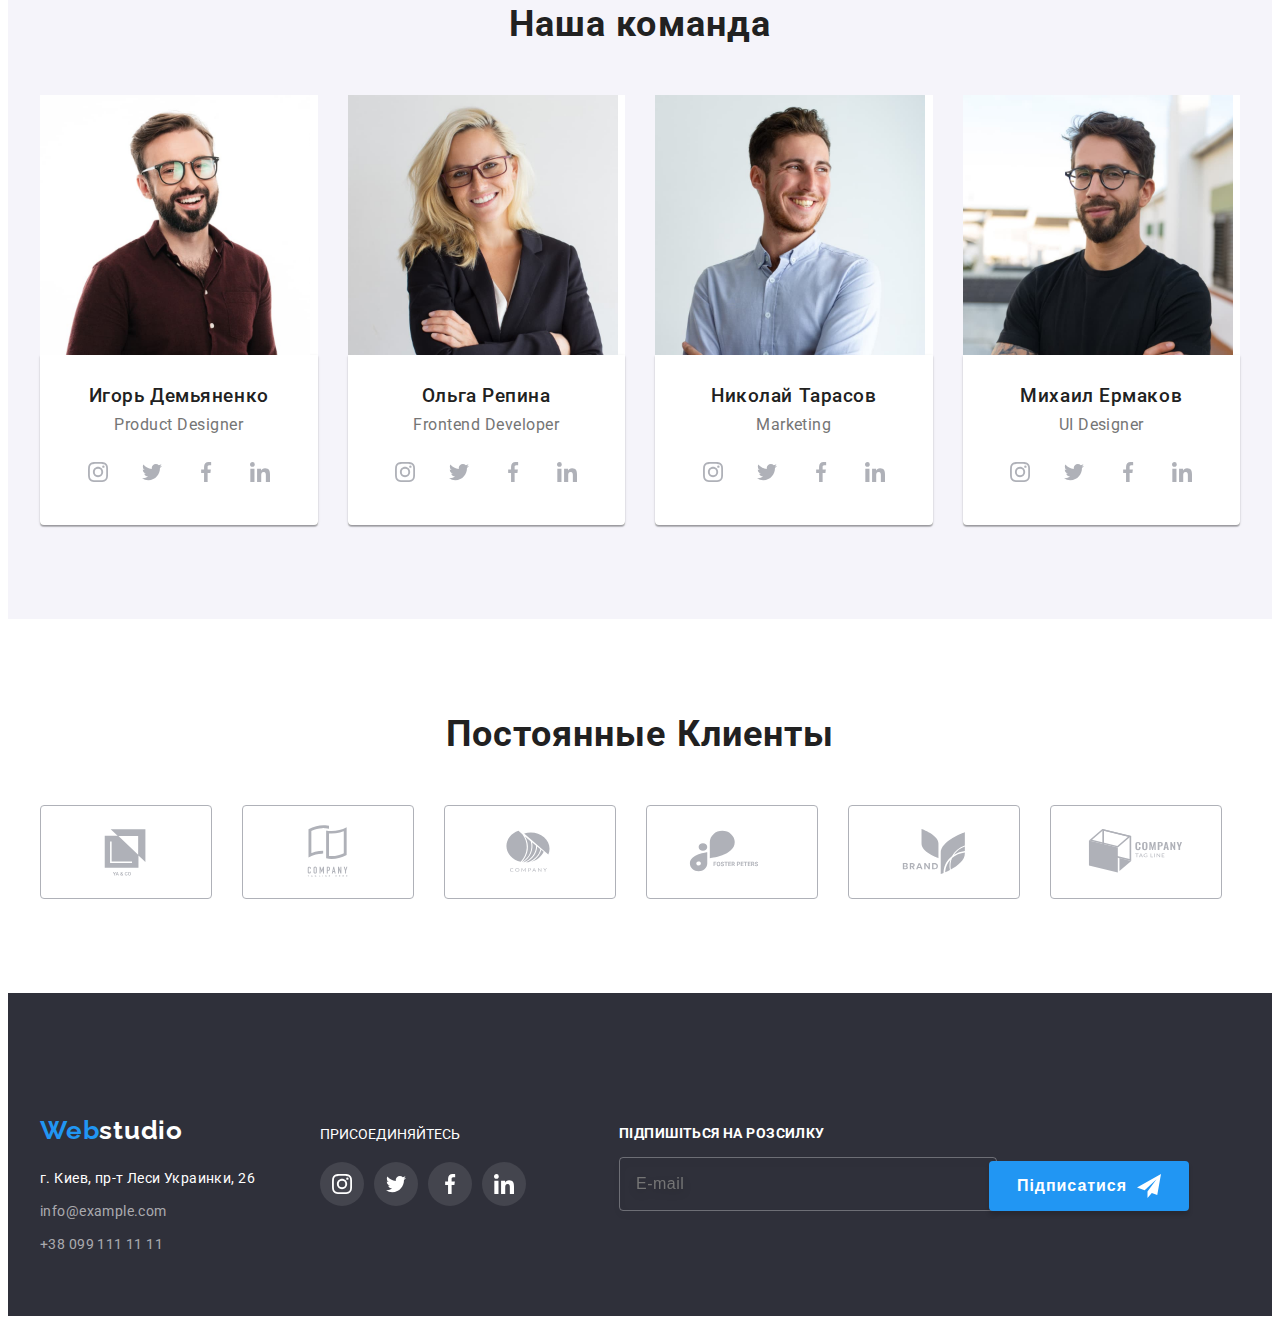
==== commit 150cb962: "refactoring html code (modal form)" ====
--- a/index.html
+++ b/index.html
@@ -129,34 +129,34 @@
       </section>
       <!--doing section-->
       <section class="doing">
-        <div class="container doing-container">
-          <h2 class="section-title doing-title">Чем мы занимаемся</h2>
-          <ul class="doing-list list">
-            <li class="doing-item">
-              <h3 class="item-title">Десктопные приложения</h3>
+        <div class="container">
+          <h2 class="section-title doing__main-title">Чем мы занимаемся</h2>
+          <ul class="doing__list list">
+            <li class="doing__item">
+              <h3 class="doing__title">Десктопные приложения</h3>
               <img
-                class="doing-img"
+                class="doing__img"
                 src="./images/img01.jpg"
                 width="370"
                 alt="работа за планшетом на беспроводной клавиатуре"
               />
             </li>
-            <li class="doing-item">
+            <li class="doing__item">
               <div>
-                <h3 class="item-title">Мобильные приложения</h3>
+                <h3 class="doing__title">Мобильные приложения</h3>
                 <img
-                  class="doing-img"
+                  class="doing__img"
                   src="./images/img02.jpg"
                   width="370"
                   alt="работа на нутбуке и смартфоне"
                 />
               </div>
             </li>
-            <li class="doing-item">
+            <li class="doing__item">
               <div>
-                <h3 class="item-title">Дизайнерские решения</h3>
+                <h3 class="doing__title">Дизайнерские решения</h3>
                 <img
-                  class="doing-img"
+                  class="doing__img"
                   src="./images/img03.jpg"
                   width="370"
                   alt="работа на планшете с помощью стилуса"
@@ -168,184 +168,184 @@
       </section>
       <!--team section-->
       <section class="team">
-        <div class="container team-container">
-          <h2 class="section-title">Наша команда</h2>
-          <ul class="team-list list">
-            <li class="team-item">
+        <div class="container">
+          <h2 class="team__main-title section-title">Наша команда</h2>
+          <ul class="team__list list">
+            <li class="team__item">
               <img
-                class="team-photo"
+                class="team__photo"
                 src="./images/img04igor.jpg"
                 width="270"
                 height="260"
                 alt="фото дизайнера"
               />
-              <div class="team-wrapper">
-                <h3 class="team-title">Игорь Демьяненко</h3>
-                <p class="team-text" lang="en">Product Designer</p>
-                <ul class="socials-list list">
-                  <li class="socials-item">
-                    <a
-                      class="socials-link link"
+              <div class="team__wrapper">
+                <h3 class="team__title">Игорь Демьяненко</h3>
+                <p class="team__text" lang="en">Product Designer</p>
+                <ul class="socials list">
+                  <li class="">
+                    <a
+                      class="socials__link link"
                       target="_blank"
                       rel="noopener noreferren"
                       aria-label="инстаграмм"
                       href=""
                     >
-                      <svg class="cocials-icon" width="20px" height="20px">
+                      <svg class="" width="20px" height="20px">
                         <use href="./images/icons.svg#instagram"></use>
                       </svg>
                     </a>
                   </li>
-                  <li class="socials-item">
-                    <a
-                      class="socials-link link"
+                  <li class="">
+                    <a
+                      class="socials__link link"
                       target="_blank"
                       rel="noopener noreferren"
                       aria-label="твитер"
                       href=""
-                      ><svg class="cocials-icon" width="20px" height="20px">
+                      ><svg class="" width="20px" height="20px">
                         <use href="./images/icons.svg#twitter"></use>
                       </svg>
                     </a>
                   </li>
-                  <li class="socials-item">
-                    <a
-                      class="socials-link link"
+                  <li class="">
+                    <a
+                      class="socials__link link"
                       target="_blank"
                       rel="noopener noreferren"
                       aria-label="фейсбук"
                       href=""
-                      ><svg class="cocials-icon" width="20px" height="20px">
+                      ><svg class="" width="20px" height="20px">
                         <use href="./images/icons.svg#facebook"></use></svg
                     ></a>
                   </li>
-                  <li class="socials-item">
-                    <a
-                      class="socials-link link"
+                  <li class="">
+                    <a
+                      class="socials__link link"
                       target="_blank"
                       rel="noopener noreferren"
                       aria-label="линкедин"
                       href=""
-                      ><svg class="cocials-icon" width="20px" height="20px">
+                      ><svg class="" width="20px" height="20px">
                         <use href="./images/icons.svg#linkedin"></use></svg
                     ></a>
                   </li>
                 </ul>
               </div>
             </li>
-            <li class="team-item">
+            <li class="team__item">
               <img
-                class="team-photo"
+                class="team__photo"
                 src="./images/img05olga.jpg"
                 width="270"
                 height="260"
                 alt="фото Фронтенд разработчика"
               />
-              <div class="team-wrapper">
-                <h3 class="team-title">Ольга Репина</h3>
-                <p class="team-text" lang="en">Frontend Developer</p>
-                <ul class="socials-list list">
-                  <li class="socials-item">
-                    <a
-                      class="socials-link link"
+              <div class="team__wrapper">
+                <h3 class="team__title">Ольга Репина</h3>
+                <p class="team__text" lang="en">Frontend Developer</p>
+                <ul class="socials list">
+                  <li class="">
+                    <a
+                      class="socials__link link"
                       target="_blank"
                       rel="noopener noreferren"
                       aria-label="инстаграмм"
                       href=""
                     >
-                      <svg class="cocials-icon" width="20px" height="20px">
+                      <svg class="" width="20px" height="20px">
                         <use href="./images/icons.svg#instagram"></use>
                       </svg>
                     </a>
                   </li>
-                  <li class="socials-item">
-                    <a
-                      class="socials-link link"
+                  <li class="">
+                    <a
+                      class="socials__link link"
                       target="_blank"
                       rel="noopener noreferren"
                       aria-label="твитер"
                       href=""
-                      ><svg class="cocials-icon" width="20px" height="20px">
+                      ><svg class="" width="20px" height="20px">
                         <use href="./images/icons.svg#twitter"></use>
                       </svg>
                     </a>
                   </li>
-                  <li class="socials-item">
-                    <a
-                      class="socials-link link"
+                  <li class="">
+                    <a
+                      class="socials__link link"
                       target="_blank"
                       rel="noopener noreferren"
                       aria-label="фейсбук"
                       href=""
-                      ><svg class="cocials-icon" width="20px" height="20px">
+                      ><svg class="" width="20px" height="20px">
                         <use href="./images/icons.svg#facebook"></use></svg
                     ></a>
                   </li>
-                  <li class="socials-item">
-                    <a
-                      class="socials-link link"
+                  <li class="">
+                    <a
+                      class="socials__link link"
                       target="_blank"
                       rel="noopener noreferren"
                       aria-label="линкедин"
                       href=""
-                      ><svg class="cocials-icon" width="20px" height="20px">
+                      ><svg class="" width="20px" height="20px">
                         <use href="./images/icons.svg#linkedin"></use></svg
                     ></a>
                   </li>
                 </ul>
               </div>
             </li>
-            <li class="team-item">
+            <li class="team__item">
               <img
-                class="team-photo"
+                class="team__photo"
                 src="./images/img06nikolau.jpg"
                 width="270"
                 height="260"
                 alt="фото маркетолога"
               />
-              <div class="team-wrapper">
-                <h3 class="team-title">Николай Тарасов</h3>
-                <p class="team-text" lang="en">Marketing</p>
-                <ul class="socials-list list">
-                  <li class="socials-item">
-                    <a
-                      class="socials-link link"
+              <div class="team__wrapper">
+                <h3 class="team__title">Николай Тарасов</h3>
+                <p class="team__text" lang="en">Marketing</p>
+                <ul class="socials list">
+                  <li class="">
+                    <a
+                      class="socials__link link"
                       target="_blank"
                       rel="noopener noreferren"
                       aria-label="инстаграмм"
                       href=""
                     >
-                      <svg class="cocials-icon" width="20px" height="20px">
+                      <svg class="" width="20px" height="20px">
                         <use href="./images/icons.svg#instagram"></use>
                       </svg>
                     </a>
                   </li>
-                  <li class="socials-item">
-                    <a
-                      class="socials-link link"
+                  <li class="">
+                    <a
+                      class="socials__link link"
                       target="_blank"
                       rel="noopener noreferren"
                       aria-label="твитер"
                       href=""
-                      ><svg class="cocials-icon" width="20px" height="20px">
+                      ><svg class="" width="20px" height="20px">
                         <use href="./images/icons.svg#twitter"></use>
                       </svg>
                     </a>
                   </li>
-                  <li class="socials-item">
-                    <a
-                      class="socials-link link"
+                  <li class="">
+                    <a
+                      class="socials__link link"
                       target="_blank"
                       rel="noopener noreferren"
                       aria-label="фейсбук"
                       href=""
-                      ><svg class="cocials-icon" width="20px" height="20px">
+                      ><svg class="" width="20px" height="20px">
                         <use href="./images/icons.svg#facebook"></use></svg
                     ></a>
                   </li>
-                  <li class="socials-item">
-                    <a
-                      class="socials-link link"
+                  <li class="">
+                    <a
+                      class="socials__link link"
                       target="_blank"
                       rel="noopener noreferren"
                       aria-label="линкедин"
@@ -357,62 +357,62 @@
                 </ul>
               </div>
             </li>
-            <li class="team-item">
+            <li class="team__item">
               <img
-                class="team-photo"
+                class="team__photo"
                 src="./images/img07mihail.jpg"
                 width="270"
                 height="260"
                 alt="фото дизайнера пользовательского интерфейса"
               />
-              <div class="team-wrapper">
-                <h3 class="team-title">Михаил Ермаков</h3>
-                <p class="team-text" lang="en">UI Designer</p>
-                <ul class="socials-list list">
-                  <li class="socials-item">
-                    <a
-                      class="socials-link link"
+              <div class="team__wrapper">
+                <h3 class="team__title">Михаил Ермаков</h3>
+                <p class="team__text" lang="en">UI Designer</p>
+                <ul class="socials list">
+                  <li class="">
+                    <a
+                      class="socials__link link"
                       target="_blank"
                       rel="noopener noreferren"
                       aria-label="инстаграмм"
                       href=""
                     >
-                      <svg class="cocials-icon" width="20px" height="20px">
+                      <svg class="" width="20px" height="20px">
                         <use href="./images/icons.svg#instagram"></use>
                       </svg>
                     </a>
                   </li>
-                  <li class="socials-item">
-                    <a
-                      class="socials-link link"
+                  <li class="">
+                    <a
+                      class="socials__link link"
                       target="_blank"
                       rel="noopener noreferren"
                       aria-label="твитер"
                       href=""
-                      ><svg class="cocials-icon" width="20px" height="20px">
+                      ><svg class="" width="20px" height="20px">
                         <use href="./images/icons.svg#twitter"></use>
                       </svg>
                     </a>
                   </li>
-                  <li class="socials-item">
-                    <a
-                      class="socials-link link"
+                  <li class="">
+                    <a
+                      class="socials__link link"
                       target="_blank"
                       rel="noopener noreferren"
                       aria-label="фейсбук"
                       href=""
-                      ><svg class="cocials-icon" width="20px" height="20px">
+                      ><svg class="" width="20px" height="20px">
                         <use href="./images/icons.svg#facebook"></use></svg
                     ></a>
                   </li>
-                  <li class="socials-item">
-                    <a
-                      class="socials-link link"
+                  <li class="">
+                    <a
+                      class="socials__link link"
                       target="_blank"
                       rel="noopener noreferren"
                       aria-label="линкедин"
                       href=""
-                      ><svg class="cocials-icon" width="20px" height="20px">
+                      ><svg class="" width="20px" height="20px">
                         <use href="./images/icons.svg#linkedin"></use></svg
                     ></a>
                   </li>
@@ -424,83 +424,83 @@
       </section>
       <!--regular clients-->
       <section class="regular">
-        <div class="container regular-container">
-          <h2 class="section-title regular-title">Постоянные Клиенты</h2>
-          <ul class="list regular-list">
-            <li class="regular-item">
+        <div class="container">
+          <h2 class="section-title regular__title">Постоянные Клиенты</h2>
+          <ul class="list regular__list">
+            <li>
               <a
-                class="regular-link"
+                class="regular__link"
                 target="_blank"
                 rel="noopener noreferrer"
                 aria-label="клиент номер один"
                 href=""
               >
-                <svg class="regular-icon" width="106px" height="60px">
+                <svg class="regular__icon" width="106px" height="60px">
                   <use href="./images/icons.svg#client-logo1"></use>
                 </svg>
               </a>
             </li>
             <li>
               <a
-                class="regular-link"
+                class="regular__link"
                 target="_blank"
                 rel="noopener noreferrer"
                 aria-label="клиент номер два"
                 href=""
               >
-                <svg class="regular-icon" width="106px" height="60px">
+                <svg class="regular__icon" width="106px" height="60px">
                   <use href="./images/icons.svg#client-logo2"></use>
                 </svg>
               </a>
             </li>
             <li>
               <a
-                class="regular-link"
+                class="regular__link"
                 target="_blank"
                 rel="noopener noreferrer"
                 aria-label="клиент номер три"
                 href=""
               >
-                <svg class="regular-icon" width="106px" height="60px">
+                <svg class="regular__icon" width="106px" height="60px">
                   <use href="./images/icons.svg#client-logo3"></use>
                 </svg>
               </a>
             </li>
             <li>
               <a
-                class="regular-link"
+                class="regular__link"
                 target="_blank"
                 rel="noopener noreferrer"
                 aria-label="клиент номер четыре"
                 href=""
               >
-                <svg class="regular-icon" width="106px" height="60px">
+                <svg class="regular__icon" width="106px" height="60px">
                   <use href="./images/icons.svg#client-logo4"></use>
                 </svg>
               </a>
             </li>
             <li>
               <a
-                class="regular-link"
+                class="regular__link"
                 target="_blank"
                 rel="noopener noreferrer"
                 aria-label="клиент номер пять"
                 href=""
               >
-                <svg class="regular-icon" width="106px" height="60px">
+                <svg class="regular__icon" width="106px" height="60px">
                   <use href="./images/icons.svg#client-logo5"></use>
                 </svg>
               </a>
             </li>
             <li>
               <a
-                class="regular-link"
+                class="regular__link"
                 target="_blank"
                 rel="noopener noreferrer"
                 aria-label="клиент номер шесть"
                 href=""
               >
-                <svg class="regular-icon" width="106px" height="60px">
+                <svg class="regular__icon" width="106px" height="60px">
                   <use href="./images/icons.svg#client-logo6"></use>
                 </svg>
               </a>
@@ -511,72 +511,72 @@
     </main>
     <!--footer section-->
     <footer class="footer">
-      <div class="container footer-container">
+      <div class="container footer__container">
         <div>
-          <a class="link footer-logo" href="./"><span class="accent">Web</span>studio</a>
+          <a class="link footer__logo" href="./"><span class="footer__accent">Web</span>studio</a>
           <address class="address">
-            <p class="address-text">г. Киев, пр-т Леси Украинки, 26</p>
-            <ul class="address-list list">
-              <li class="address-item">
-                <a class="link address-link" href="mailto:info@example.com">info@example.com</a>
+            <p class="address__text">г. Киев, пр-т Леси Украинки, 26</p>
+            <ul class="list">
+              <li class="address__item">
+                <a class="link address__link" href="mailto:info@example.com">info@example.com</a>
               </li>
-              <li class="address-item">
-                <a class="link address-link" href="tel:+380991111111">+38 099 111 11 11</a>
+              <li class="address__item">
+                <a class="link address__link" href="tel:+380991111111">+38 099 111 11 11</a>
               </li>
             </ul>
           </address>
         </div>
-        <div class="socials-footer">
+        <div class="footer__socials">
           <ul class="list">
             <li>
-              <p class="socials-text">ПРИСОЕДИНЯЙТЕСЬ</p>
-            </li>
-            <li>
-              <ul class="foot-list list">
-                <li class="socials-item">
+              <p class="footer__text">ПРИСОЕДИНЯЙТЕСЬ</p>
+            </li>
+            <li>
+              <ul class="socials list">
+                <li>
                   <a
-                    class="socials-link foot-link link"
+                    class="socials__link footer__link link"
                     target="_blank"
                     rel="noopener noreferren"
                     aria-label="инстаграмм"
                     href=""
                   >
-                    <svg class="foot-icon" width="20px" height="20px">
+                    <svg class="footer__icon" width="20px" height="20px">
                       <use href="./images/icons.svg#instagram"></use>
                     </svg>
                   </a>
                 </li>
-                <li class="socials-item">
+                <li>
                   <a
-                    class="socials-link foot-link link"
+                    class="socials__link footer__link link"
                     target="_blank"
                     rel="noopener noreferren"
                     aria-label="твитер"
                     href=""
-                    ><svg class="foot-icon" width="20px" height="20px">
+                    ><svg class="footer__icon" width="20px" height="20px">
                       <use href="./images/icons.svg#twitter"></use>
                     </svg>
                   </a>
                 </li>
-                <li class="socials-item">
+                <li>
                   <a
-                    class="socials-link foot-link link"
+                    class="socials__link footer__link link"
                     target="_blank"
                     rel="noopener noreferren"
                     aria-label="фейсбук"
                     href=""
-                    ><svg class="foot-icon" width="20px" height="20px">
+                    ><svg class="footer__icon" width="20px" height="20px">
                       <use href="./images/icons.svg#facebook"></use></svg
                   ></a>
                 </li>
-                <li class="socials-item">
+                <li>
                   <a
-                    class="socials-link foot-link link"
+                    class="socials__link footer__link link"
                     target="_blank"
                     rel="noopener noreferren"
                     aria-label="линкедин"
                     href=""
-                    ><svg class="foot-icon" width="20px" height="20px">
+                    ><svg class="footer__icon" width="20px" height="20px">
                       <use href="./images/icons.svg#linkedin"></use></svg
                   ></a>
                 </li>
@@ -584,19 +584,19 @@
             </li>
           </ul>
         </div>
-        <div class="container-subscription">
-          <h2 lang="uk" class="footer-tittle-form">Підпишіться на розсилку</h2>
-          <form class="subscription-form" name="subscription-form">
-            <label class="subscription-form-grup">
+        <div class="subscription">
+          <h2 lang="uk" class="subscription__title">Підпишіться на розсилку</h2>
+          <form name="subscription-form">
+            <label class="subscription__grup">
               <input
-                class="subscription-form-input"
+                class="subscription__input"
                 type="email"
                 name="email"
                 placeholder="E-mail"
                 required
               />
             </label>
-            <button class="footer-form-btn" type="submit">
+            <button class="subscription__btn" type="submit">
               Підписатися
               <svg width="24px" height="24px">
                 <use href="./images/icons.svg#icon-icon-send"></use>
@@ -607,78 +607,76 @@
       </div>
     </footer>
     <!--modal window-->
-    <div class="backdrop is-hidden" data-modal>
+    <div class="backdrop backdrop--is-hidden" data-modal>
       <div class="modal">
-        <button class="modal-btn" data-modal-close>
-          <svg class="modal-btn-icon" width="18px" height="18px">
+        <button class="modal__btn" data-modal-close>
+          <svg class="modal__btn-icon" width="18px" height="18px">
             <use href="./images/icons.svg#icon-close-black-18dp"></use>
           </svg>
         </button>
-        <form class="register-form">
-          <strong class="register-form-title" lang="uk">
+        <form class="register register-form">
+          <strong class="register__title" lang="uk">
             Залиште свої дані, ми вам передзвонимо
           </strong>
-          <div class="register-form-group" role="group">
-            <label class="register-form-wrap">
-              <span class="register-form-label" lang="uk">Ім'я</span>
-              <input
-                class="register-form-input"
-                type="text"
-                name="name"
-                minlength="3"
-                required
-              /><svg class="register-form-icon" width="18px" height="18px">
+          <div class="register__group" role="group">
+            <label class="register__wrap">
+              <span class="register__label" lang="uk">Ім'я</span>
+              <input class="register__input" type="text" name="name" minlength="3" required /><svg
+                class="register__icon"
+                width="18px"
+                height="18px"
+              >
                 <use href="./images/icons.svg#icon-person-black-18dp-1"></use>
               </svg>
             </label>
-            <label class="register-form-wrap">
-              <span class="register-form-label" lang="uk">Телефон</span>
+            <label class="register__wrap">
+              <span class="register__label" lang="uk">Телефон</span>
               <input
-                class="register-form-input"
+                class="register__input"
                 type="tel"
                 name="tel"
                 required
                 maxlength="13"
                 minlength="13"
               />
-              <svg class="register-form-icon" width="18px" height="18px">
+              <svg class="register__icon" width="18px" height="18px">
                 <use href="./images/icons.svg#icon-phone-black-18dp-1"></use>
               </svg>
             </label>
-            <label class="register-form-wrap">
-              <span class="register-form-label" lang="uk">Пошта</span>
-              <input class="register-form-input" type="email" name="email" required />
-              <svg class="register-form-icon" width="18px" height="18px">
+            <label class="register__wrap">
+              <span class="register__label" lang="uk">Пошта</span>
+              <input class="register__input" type="email" name="email" required />
+              <svg class="register__icon" width="18px" height="18px">
                 <use href="./images/icons.svg#icon-email-black-18dp-1"></use>
               </svg>
             </label>
-            <label class="register-form-wrap">
-              <span class="register-form-label" lang="uk">Коментар</span>
+            <label class="register__wrap">
+              <span class="register__label" lang="uk">Коментар</span>
               <textarea
-                class="register-form-message"
+                class="register__message"
                 placeholder="Введіть текст"
                 name="message"
                 rows="5"
               ></textarea>
             </label>
           </div>
-          <label class="register-form-agreement">
+          <label class="register__agreement agreement-register">
             <input
-              class="register-checkbox visually-hidden"
+              class="agreement-register__checkbox visually-hidden"
               type="checkbox"
               name="agreement"
               required
             />
-            <svg class="register-icon" width="16px" height="15px">
-              <use class="register-icon-uncheck" href="./images/icons.svg#icon-Vector"></use>
-              <use class="register-icon-check" href="./images/icons.svg#icon-check"></use>
+            <svg class="agreement-register__icon agreement-icon" width="16px" height="15px">
+              <use class="agreement-icon__uncheck" href="./images/icons.svg#icon-Vector"></use>
+              <use class="agreement-icon__check" href="./images/icons.svg#icon-check"></use>
             </svg>
-            <span class="register-form-agreement-text">
+            <span class="agreement-register__text">
               Погоджуюся з розсилкою та приймаю
-              <a class="register-form-agreement-link" href="">Умови договору</a>
+              <a class="agreement-register__link" href="">Умови договору</a>
             </span>
           </label>
-          <button class="register-form-btn" type="submit">Відправити</button>
+          <button class="register__btn" type="submit">Відправити</button>
         </form>
       </div>
     </div>
--- a/css/styles.css
+++ b/css/styles.css
@@ -43,13 +43,15 @@
   color: var(--main-txt-cl);
   transition: color 250ms cubic-bezier(0.4, 0, 0.2, 1);
 }
-
+.link:hover,
+.link:focus {
+  color: var(--accent-tx-cl);
+}
 .list {
   list-style: none;
   padding: 0;
   margin: 0;
 }
-
 img {
   display: block;
 }
@@ -74,8 +76,6 @@
   overflow: hidden;
 }
 
-
-
 /*header section*/
 .header {
   background-color: #ffffff;
@@ -174,8 +174,6 @@
   padding-bottom: 32px;
   transition: color 250ms cubic-bezier(0.4, 0, 0.2, 1);
 }
-
-
 
 /*hero section*/
 .hero {
@@ -186,7 +184,7 @@
   padding-bottom: 200px;
   background-color: #c4c4c4;
   background-image: linear-gradient(to right, rgba(47, 48, 58, 0.4), rgba(47, 48, 58, 0.4)),
-  url(../images/imghero.jpg);
+    url(../images/imghero.jpg);
   background-repeat: no-repeat;
   background-size: cover;
 }
@@ -217,9 +215,6 @@
 .hero__main-btn:hover {
   background-color: #188ce8;
 }
-
- 
-
 
 /*button*/
 .secondary-btn {
@@ -242,8 +237,10 @@
   border: 0px;
   text-align: center;
 }
-
-
+.btn:hover,
+.btn:focus {
+  color: var(--accent-tx-cl);
+}
 
 /*advantages section*/
 .advantages {
@@ -284,13 +281,11 @@
   color: #757575;
 }
 
-
-
 /*doing section*/
 .doing {
   padding-top: 94px;
 }
-.doing-title {
+.doing__main-title {
   font-weight: 700;
   font-size: 36px;
   line-height: calc(42 / 36);
@@ -299,14 +294,14 @@
   color: #212121;
   margin-bottom: 50px;
 }
-.doing-list {
+.doing__list {
   display: flex;
   gap: 30px;
 }
-.doing-item {
+.doing__item {
   position: relative;
 }
-.item-title {
+.doing__title {
   position: absolute;
   font-weight: 700;
   font-size: 14px;
@@ -326,8 +321,9 @@
 .team {
   padding-top: 94px;
   padding-bottom: 94px;
-}
-.section-title {
+  background-color: #f5f4fa;
+}
+.team__main-title {
   margin-bottom: 50px;
   font-weight: 700;
   font-size: 36px;
@@ -336,7 +332,16 @@
   text-align: center;
   color: #212121;
 }
-.team-wrapper {
+.team__list {
+  display: flex;
+  gap: 30px;
+  flex-wrap: wrap;
+}
+.team__item {
+  background-color: #ffffff;
+  flex-basis: calc((100% - 30px * 3) / 4);
+}
+.team__wrapper {
   border: 1px solid transparent;
   border-top: none;
   padding-top: 30px;
@@ -347,7 +352,7 @@
     0px 2px 1px rgba(0, 0, 0, 0.2);
   border-radius: 0px 0px 4px 4px;
 }
-.team-title {
+.team__title {
   margin-bottom: 8px;
   font-weight: 500;
   line-height: calc(19 / 16);
@@ -355,34 +360,22 @@
   letter-spacing: 0.03em;
   color: #212121;
 }
-.team-list {
-  display: flex;
-  gap: 30px;
-  flex-wrap: wrap;
-}
-.team-text {
+.team__text {
   line-height: calc(19 / 16);
   text-align: center;
   letter-spacing: 0.03em;
   color: #757575;
   margin-bottom: 16px;
 }
-.team-item {
-  background-color: #ffffff;
-  flex-basis: calc((100% - 30px * 3) / 4);
-}
-.team {
-  background-color: #f5f4fa;
-}
 
 /*Socials icons*/
-.socials-list {
+.socials {
   display: flex;
   align-items: center;
   justify-content: center;
   gap: 10px;
 }
-.socials-link {
+.socials__link {
   display: flex;
   align-items: center;
   justify-content: center;
@@ -393,11 +386,8 @@
   transition: background-color 250ms cubic-bezier(0.4, 0, 0.2, 1),
     fill 250ms cubic-bezier(0.4, 0, 0.2, 1);
 }
-.socials-icon {
-  fill: currentColor;
-}
-.socials-link:hover,
-.socials-link:focus {
+.socials__link:hover,
+.socials__link:focus {
   fill: #ffffff;
   background-color: #2196f3;
 }
@@ -407,7 +397,7 @@
   padding-top: 94px;
   padding-bottom: 94px;
 }
-.regular-title {
+.regular__title {
   margin-bottom: 50px;
   font-weight: 700;
   font-size: 36px;
@@ -416,11 +406,11 @@
   letter-spacing: 0.03em;
   color: var(--main-txt-cl);
 }
-.regular-list {
+.regular__list {
   display: flex;
   gap: 30px;
 }
-.regular-link {
+.regular__link {
   display: flex;
   width: 170px;
   height: 92px;
@@ -430,17 +420,17 @@
   justify-content: center;
   transition: border-color 250ms cubic-bezier(0.4, 0, 0.2, 1);
 }
-.regular-icon {
+.regular__link:hover,
+.regular__link:focus {
+  border-color: #2196f3;
+}
+.regular__link:hover .regular__icon,
+.regular__link:focus .regular__icon {
+  fill: #2196f3;
+}
+.regular__icon {
   fill: #afb1b8;
   transition: fill 250ms cubic-bezier(0.4, 0, 0.2, 1);
-}
-.regular-link:hover,
-.regular-link:focus {
-  border-color: #2196f3;
-}
-.regular-link:hover .regular-icon,
-.regular-link:focus .regular-icon {
-  fill: #2196f3;
 }
 
 /*footer*/
@@ -449,11 +439,11 @@
   padding-bottom: 60px;
   background-color: var(--dark-bg-cl);
 }
-.footer-container {
+.footer__container {
   display: flex;
   align-items: baseline;
 }
-.footer-logo {
+.footer__logo {
   display: block;
   margin-bottom: 20px;
   font-family: var(--secondary-font);
@@ -463,13 +453,10 @@
   letter-spacing: 0.03em;
   color: #ffffff;
 }
-.accent {
+.footer__accent {
   color: var(--accent-tx-cl);
 }
-.address-item:first-child {
-  margin-bottom: 9px;
-}
-.address-text {
+.address__text {
   margin-bottom: 9px;
   font-style: normal;
   font-size: 14px;
@@ -477,7 +464,10 @@
   letter-spacing: 0.03em;
   color: #ffffff;
 }
-.address-link {
+.address__item:first-child {
+  margin-bottom: 9px;
+}
+.address__link {
   margin-bottom: 9px;
   font-style: normal;
   font-weight: 400;
@@ -486,7 +476,11 @@
   letter-spacing: 0.03em;
   color: rgba(255, 255, 255, 0.6);
 }
-.socials-text {
+.footer__socials {
+  display: flex;
+  margin-left: 65px;
+}
+.footer__text {
   margin-bottom: 20px;
   font-style: normal;
   font-weight: 700px;
@@ -494,23 +488,15 @@
   line-height: calc(16 / 14);
   color: #ffffff;
 }
-.socials-footer {
-  display: flex;
-  margin-left: 65px;
-}
-.foot-list {
-  gap: 10px;
-  display: flex;
-}
-.foot-icon {
+.footer__link {
+  background-color: rgba(255, 255, 255, 0.1);
+}
+.footer__icon {
   fill: #ffffff;
 }
-.foot-link {
-  background-color: rgba(255, 255, 255, 0.1);
-}
 
 /*footer form*/
-.container-subscription {
+.subscription {
   display: flex;
   top: 72px;
   width: 570px;
@@ -518,7 +504,7 @@
   position: relative;
   margin-left: 93px;
 }
-.footer-tittle-form {
+.subscription__title {
   position: absolute;
   top: 0px;
   left: 0px;
@@ -529,14 +515,13 @@
   text-transform: uppercase;
   color: #ffffff;
 }
-
-.subscription-form-grup {
+.subscription__grup {
   display: flex;
   position: absolute;
   bottom: 0px;
   gap: 12px;
 }
-.subscription-form-input {
+.subscription__input {
   display: block;
   padding-left: 16px;
   width: 358px;
@@ -552,11 +537,13 @@
   letter-spacing: 0.03em;
   color: rgba(255, 255, 255, 0.6);
   transition: border-color 250ms cubic-bezier(0.4, 0, 0.2, 1);
-}
-.subscription-form-input:hover {
+  outline: transparent;
+}
+.subscription__input:hover,
+.subscription__input:focus {
   border-color: #2196f3;
 }
-.footer-form-btn {
+.subscription__btn {
   position: absolute;
   right: 0px;
   bottom: 0px;
@@ -584,7 +571,84 @@
   padding-top: 94px;
   padding-bottom: 94px;
 }
-.portfolio-title {
+.portfolio__list {
+  display: flex;
+  justify-content: center;
+}
+.portfolio__item:not(:last-child) {
+  margin-right: 8px;
+}
+.portfolio__btn {
+  display: inline-block;
+  cursor: pointer;
+  border-radius: 4px;
+  border: 0px;
+  text-align: center;
+  padding: 6px 22px;
+  transition: color 250ms cubic-bezier(0.4, 0, 0.2, 1),
+    background-color 250ms cubic-bezier(0.4, 0, 0.2, 1);
+}
+.portfolio__btn:active {
+  color: #ffffff;
+  background-color: #2196f3;
+}
+.portfolio__btn:hover,
+.portfolio__btn:focus {
+  color: #ffffff;
+  background-color: #2196f3;
+}
+.portfolio__poproject-list {
+  display: flex;
+  gap: 30px;
+  margin-top: 34px;
+  flex-wrap: wrap;
+}
+.portfolio__project-item {
+  background: #ffffff;
+  flex-basis: calc((100% - 30px * 2) / 3);
+}
+.portfolio__link {
+  display: block;
+  transition: box-shadow 250ms cubic-bezier(0.4, 0, 0.2, 1);
+}
+.portfolio__link:hover,
+.portfolio__link:focus {
+  box-shadow: 0px 1px 1px rgba(0, 0, 0, 0.12), 0px 4px 4px rgba(0, 0, 0, 0.06),
+    1px 4px 6px rgba(0, 0, 0, 0.16);
+}
+.portfolio__overlay-container {
+  position: relative;
+  overflow: hidden;
+}
+.portfolio__overlay {
+  position: absolute;
+  top: 0px;
+  left: 0px;
+  width: 370px;
+  height: 100%;
+  display: flex;
+  align-items: center;
+  justify-content: center;
+  padding: 63px 16px 63px 32px;
+  background-color: rgba(33, 150, 243, 0.9);
+  transform: translateY(100%);
+  transition: transform 250ms cubic-bezier(0.4, 0, 0.2, 1);
+}
+.portfolio__link:hover .portfolio__overlay {
+  transform: translateY(0%);
+}
+.portfolio__overlay-text {
+  font-size: 18px;
+  line-height: calc(28 / 18);
+  letter-spacing: 0.03em;
+  color: #ffffff;
+}
+.portfolio__wrapper {
+  border: 1px solid #eeeeee;
+  border-top: none;
+  padding: 20px 24px;
+}
+.portfolio__title {
   margin-bottom: 4px;
   font-weight: 700;
   font-size: 18px;
@@ -592,104 +656,10 @@
   letter-spacing: 0.06em;
   color: #212121;
 }
-.portfolio-filtre {
-  display: flex;
-  justify-content: center;
-}
-.filtre-btn {
-  display: inline-block;
-  cursor: pointer;
-  border-radius: 4px;
-  border: 0px;
-  text-align: center;
-  padding: 6px 22px;
-  transition: color 250ms cubic-bezier(0.4, 0, 0.2, 1),
-    background-color 250ms cubic-bezier(0.4, 0, 0.2, 1);
-}
-.filtre-btn:active {
-  color: #ffffff;
-  background-color: #2196f3;
-}
-.filtre-btn:hover,
-.filtre-btn:focus {
-  color: #ffffff;
-  background-color: #2196f3;
-}
-.filtre-item {
-  margin-right: 8px;
-}
-.filtre-item:last-child {
-  margin-right: 0px;
-}
-.portfolio-text {
+.portfolio__text {
   line-height: 30px;
   letter-spacing: 0.03em;
   color: #757575;
-}
-.portfolio-item {
-  background-color: #f5f4fa;
-}
-.project-item {
-  background: #ffffff;
-  flex-basis: calc((100% - 30px * 2) / 3);
-}
-.project-list {
-  display: flex;
-  gap: 30px;
-  margin-top: 34px;
-  flex-wrap: wrap;
-}
-.project-wrapper {
-  border: 1px solid #eeeeee;
-  border-top: none;
-  padding: 20px 24px;
-}
-.overlay-container {
-  position: relative;
-  overflow: hidden;
-}
-.project-link {
-  display: block;
-  transition: box-shadow 250ms cubic-bezier(0.4, 0, 0.2, 1);
-}
-.project-link:hover,
-.project-link:focus {
-  box-shadow: 0px 1px 1px rgba(0, 0, 0, 0.12), 0px 4px 4px rgba(0, 0, 0, 0.06),
-    1px 4px 6px rgba(0, 0, 0, 0.16);
-}
-.overlay {
-  position: absolute;
-  top: 0px;
-  left: 0px;
-  width: 370px;
-  height: 100%;
-  display: flex;
-  align-items: center;
-  justify-content: center;
-  padding: 63px 16px 63px 32px;
-  background-color: rgba(33, 150, 243, 0.9);
-  transform: translateY(100%);
-  transition: transform 250ms cubic-bezier(0.4, 0, 0.2, 1);
-}
-.project-link:hover .overlay {
-  transform: translateY(0%);
-}
-
-.text-overlay {
-  font-size: 18px;
-  line-height: calc(28 / 18);
-  letter-spacing: 0.03em;
-  color: #ffffff;
-}
-
-.link:hover,
-.link:focus {
-  color: var(--accent-tx-cl);
-}
-
-.btn:hover,
-.btn:focus {
-  color: var(--accent-tx-cl);
 }
 
 /* modal window */
@@ -706,10 +676,14 @@
   background-color: rgba(0, 0, 0, 0.2);
   transition: opacity 250ms ease-in-out 40ms, visibility 250ms ease-in-out 40ms;
 }
-.backdrop.is-hidden {
+.backdrop.is--hidden {
   opacity: 0;
   visibility: hidden;
   pointer-events: none;
+}
+.backdrop.is--hidden .modal {
+  opacity: 0;
+  transform: translate(-50%, -50%) scale(0.25);
 }
 .modal {
   position: absolute;
@@ -724,11 +698,7 @@
   transition: transform 250ms ease-in-out 40ms, opacity 250ms ease-in-out 40ms;
   padding: 40px;
 }
-.backdrop.is-hidden .modal {
-  opacity: 0;
-  transform: translate(-50%, -50%) scale(0.25);
-}
-.modal-btn {
+.modal__btn {
   display: flex;
   align-items: center;
   justify-content: center;
@@ -743,11 +713,12 @@
   padding: 0px;
   cursor: pointer;
 }
+
 /*modal form*/
 .register-form {
   text-align: center;
 }
-.register-form-title {
+.register__title {
   display: block;
   margin-bottom: 14px;
   font-weight: 700;
@@ -757,19 +728,27 @@
   letter-spacing: 0.03em;
   color: #212121;
 }
-.register-form-group {
+.register__group {
   margin-bottom: 20px;
 }
-.register-form-wrap {
+.register__wrap:focus-within {
+  fill: #2196f3;
+  border-color: #2196f3;
+}
+.register__wrap:hover {
+  fill: #2196f3;
+  border-color: #2196f3;
+}
+.register__wrap {
   position: relative;
   display: block;
   margin-bottom: 10px;
   transition: fill 250ms cubic-bezier(0.4, 0, 0.2, 1);
-} 
-.register-form-wrap:last-child {
+}
+.register__wrap:last-child {
   margin-bottom: 0px;
 }
-.register-form-label {
+.register__label {
   display: block;
   text-align: left;
   margin-bottom: 4px;
@@ -779,8 +758,7 @@
   letter-spacing: 0.01em;
   color: #757575;
 }
-.register-form-input,
-.register-form-message {
+.register__input {
   display: block;
   width: 448px;
   height: 40px;
@@ -789,30 +767,17 @@
   padding-left: 42px;
   cursor: pointer;
   transition: border-color 250ms cubic-bezier(0.4, 0, 0.2, 1);
-}
-.register-form-wrap:focus-within {
-  fill: #2196f3;
+  outline: transparent;
+}
+.register__input:hover,
+.register__input:focus {
   border-color: #2196f3;
 }
-.register-form-wrap:hover {
-  fill: #2196f3;
-  border-color: #2196f3;
-}
-.register-form-input:hover {
-  border-color: #2196f3;
-}
-.register-form-message:hover,
-.register-form-message:focus {
-  border-color: #2196f3;
-}
-.register-form-icon {
-  position: absolute;
-  bottom: 11px;
-  left: 12px;
-}
-.register-form-message {
+.register__message {
   width: 448px;
   height: 120px;
+  border: 1px solid rgba(33, 33, 33, 0.2);
+  border-radius: 4px;
   resize: none;
   padding: 12px 16px;
   font-weight: 400;
@@ -820,30 +785,39 @@
   line-height: calc(14 / 12);
   letter-spacing: 0.01em;
   color: rgba(117, 117, 117, 0.5);
+  cursor: pointer;
   transition: border-color 250ms cubic-bezier(0.4, 0, 0.2, 1);
-}
-.register-form-agreement {
+  outline: transparent;
+}
+.register__message:hover,
+.register__message:focus {
+  border-color: #2196f3;
+}
+.register__icon {
+  position: absolute;
+  bottom: 11px;
+  left: 12px;
+}
+.register__agreement {
   display: flex;
   align-items: center;
   justify-content: center;
   gap: 7px;
   margin-bottom: 30px;
-}
-.register-form-agreement-link {
-  color: #2196f3;
-}
-.register-checkbox:checked + .register-icon .register-icon-uncheck {
+  cursor: pointer;
+}
+.agreement-register__checkbox:checked + .agreement-register__icon .agreement-icon__uncheck {
   opacity: 0;
   transition: opacity 250ms cubic-bezier(0.4, 0, 0.2, 1);
 }
-.register-icon-check {
+.agreement-icon__check {
   opacity: 0;
   transition: opacity 250ms cubic-bezier(0.4, 0, 0.2, 1);
 }
-.register-checkbox:checked + .register-icon .register-icon-check {
+.agreement-register__checkbox:checked + .agreement-register__icon .agreement-icon__check {
   opacity: 1;
 }
-.register-form-agreement-text {
+.agreement-register__text {
   font-weight: 400;
   font-size: 14px;
   line-height: calc(24 / 14);
@@ -852,7 +826,10 @@
   user-select: none;
   text-underline-position: under;
 }
-.register-form-btn {
+.agreement-register__link {
+  color: #2196f3;
+}
+.register__btn {
   display: inline-flex;
   align-items: center;
   padding: 10px 52px;
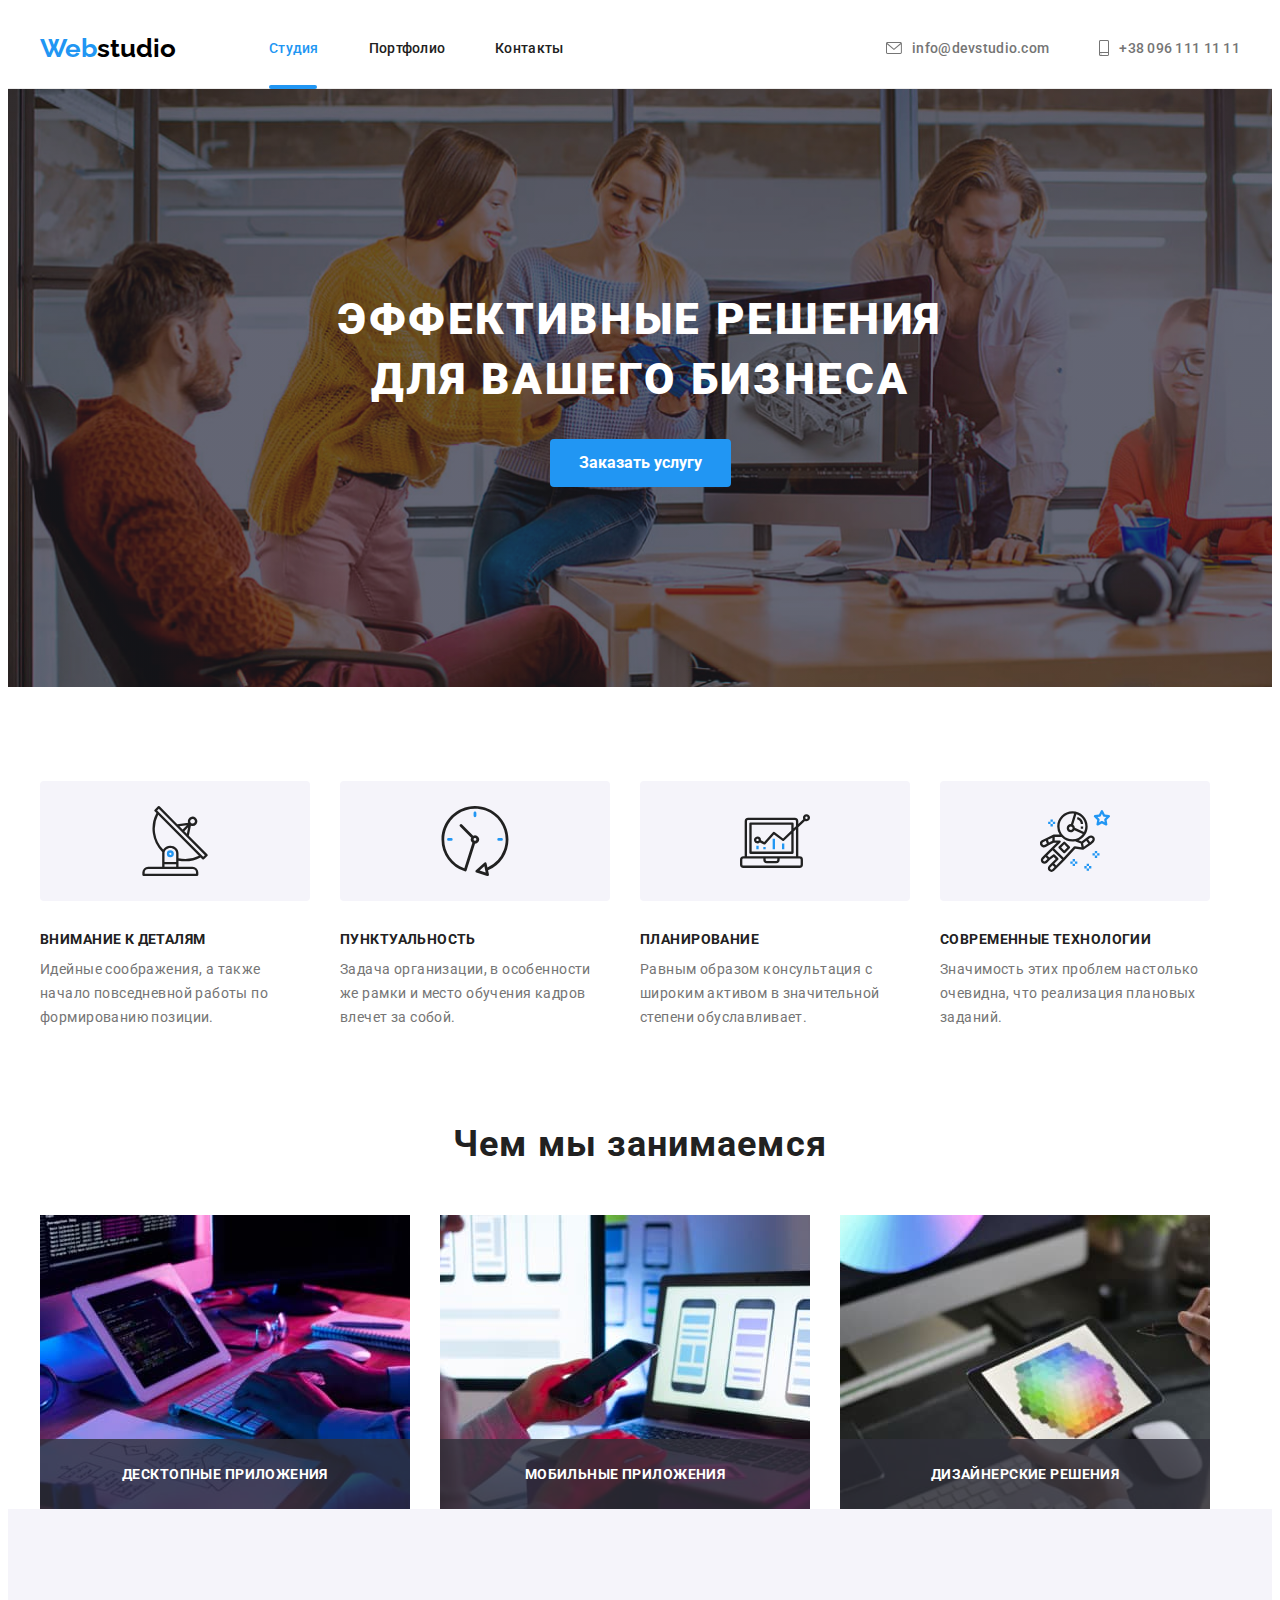
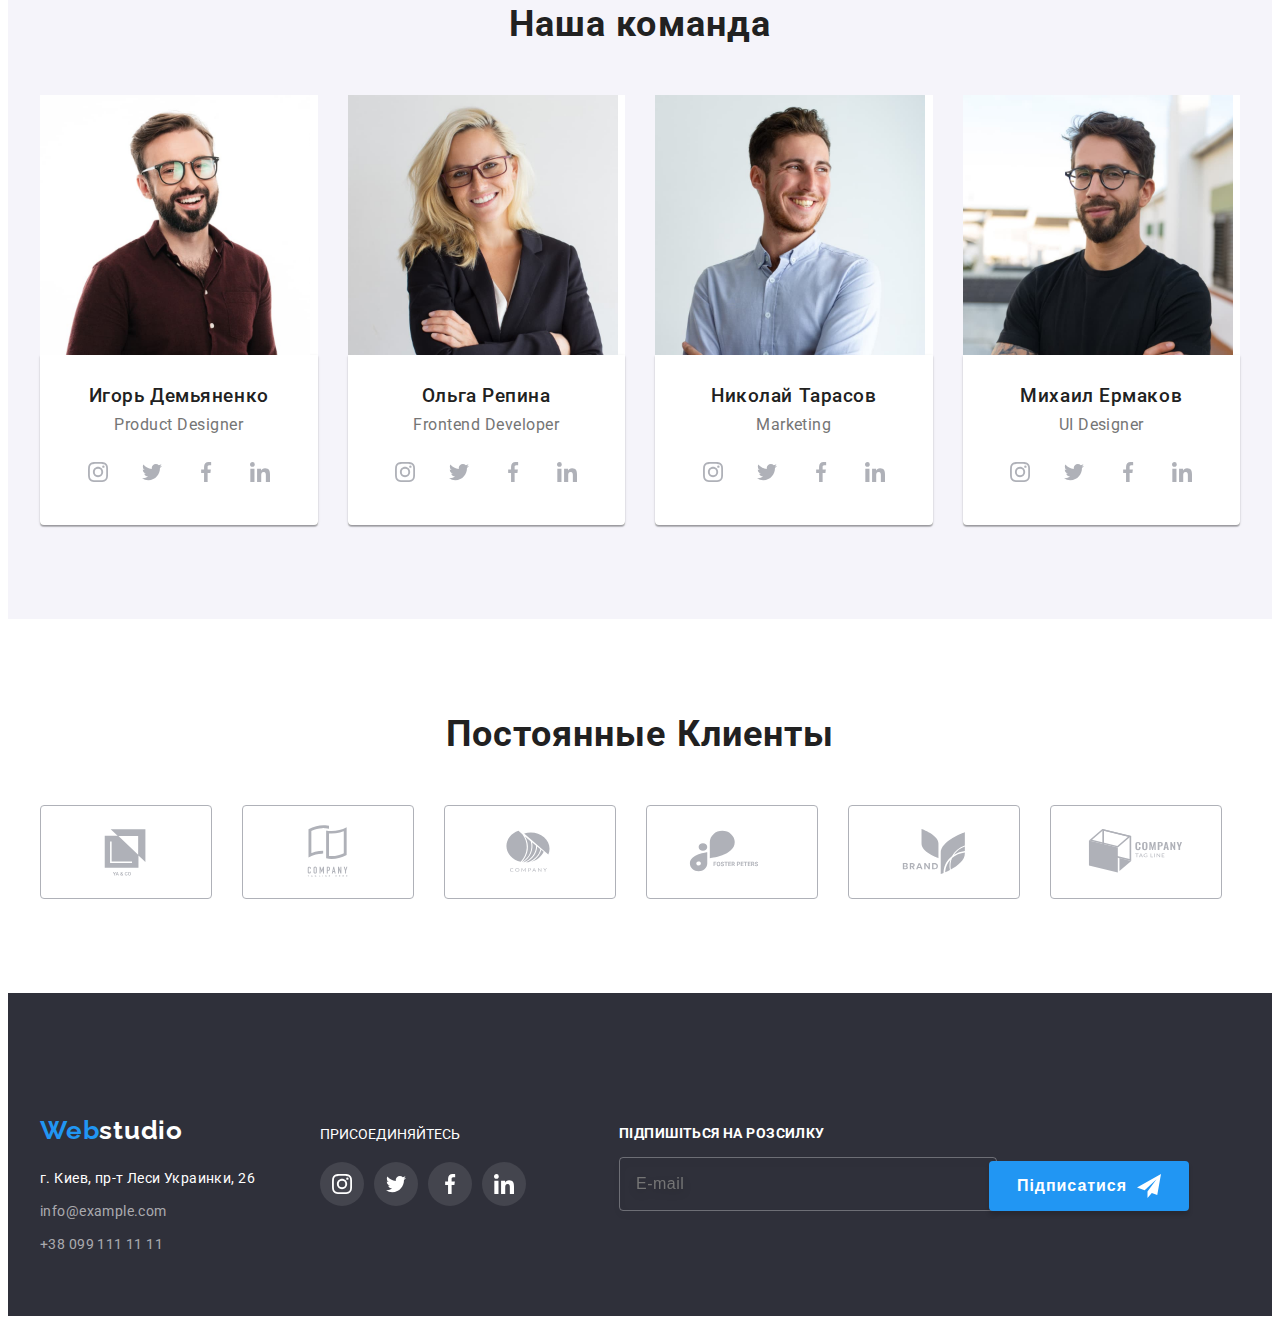
==== commit 642d4cf8: "fix bugs" ====
--- a/index.html
+++ b/index.html
@@ -23,7 +23,8 @@
       referrerpolicy="no-referrer"
     />
     <!--normalize end-->
-    <link rel="stylesheet" href="./css/styles.css" />
+    <link rel="stylesheet" href="./css/main.min.css" />
+    <!-- <link rel="stylesheet" href="./css/styles.css" />   -->
   </head>
   <body class="body">
     <!--header section-->
@@ -607,9 +608,9 @@
       </div>
     </footer>
     <!--modal window-->
-    <div class="backdrop backdrop--is-hidden" data-modal>
+    <div class="backdrop is-hidden" data-modal>
       <div class="modal">
-        <button class="modal__btn" data-modal-close>
+        <button class="modal__btn" type="button" data-modal-close>
           <svg class="modal__btn-icon" width="18px" height="18px">
             <use href="./images/icons.svg#icon-close-black-18dp"></use>
           </svg>
--- a/css/main.min.css
+++ b/css/main.min.css
@@ -0,0 +1 @@
+:root{--main-font: "roboto", sans-serif;--secondary-font: "raleway", sans-serif;--main-txt-cl: #212121;--accent-tx-cl: #2196f3;--dark-bg-cl: #2f303a;--light-bg-cl: #f5f4fa}.visually-hidden{position:absolute;width:1px;height:1px;margin:-1px;border:0;padding:0;white-space:nowrap;-webkit-clip-path:inset(100%);clip-path:inset(100%);clip:rect(0 0 0 0);overflow:hidden}.container{width:1200px;padding-right:15px;padding-left:15px;margin-right:auto;margin-left:auto}.body{font-family:var(--main-font);color:var(--main-txt-cl)}.section-title{font-weight:700;font-size:36px;line-height:1.1666666667;text-align:center;letter-spacing:.03em;color:var(--main-txt-cl)}h1,h2,h3,h4,h5,h6,p{margin:0}.link{text-decoration:none;color:var(--main-txt-cl);-webkit-transition:color 250ms cubic-bezier(0.4, 0, 0.2, 1);transition:color 250ms cubic-bezier(0.4, 0, 0.2, 1)}.link:hover,.link:focus{color:var(--accent-tx-cl)}.list{list-style:none;padding:0;margin:0}img{display:block}.secondary-btn{font-family:inherit;font-weight:500;font-size:16px;line-height:2.1666666667;color:var(--main-txt-cl);background-color:#f5f4fa}.secondary-btn:active{color:#fff;background-color:#2196f3}.btn,.main-btn{display:inline-block;cursor:pointer;border-radius:4px;border:0px;text-align:center}.btn:hover,.btn:focus{color:var(--accent-tx-cl)}.header{background-color:#fff;border-bottom:1px solid #ececec}.header__container{display:-webkit-box;display:-ms-flexbox;display:flex;-webkit-box-align:center;-ms-flex-align:center;align-items:center}.header__list{display:-webkit-box;display:-ms-flexbox;display:flex;gap:50px}.header__item{position:relative}.header__icon{margin-right:10px;fill:#757575;-webkit-transition:fill 250ms cubic-bezier(0.4, 0, 0.2, 1);transition:fill 250ms cubic-bezier(0.4, 0, 0.2, 1)}.header__address{display:block}.header__address:focus .header__icon,.header__address:hover .header__icon{color:#2196f3;fill:#2196f3}.header__address{display:-webkit-inline-box;display:-ms-inline-flexbox;display:inline-flex;-webkit-box-align:center;-ms-flex-align:center;align-items:center;text-align:justify;font-weight:500;font-size:14px;line-height:1.1428571429;letter-spacing:.02em;color:#757575;padding-top:32px;padding-bottom:32px;-webkit-transition:color 250ms cubic-bezier(0.4, 0, 0.2, 1);transition:color 250ms cubic-bezier(0.4, 0, 0.2, 1)}.logo{margin-right:93px;font-family:var(--secondary-font);font-weight:700;font-size:26px;line-height:1.1923076923;color:#000}.logo__accent{color:var(--accent-tx-cl)}.nav{margin-right:auto}.nav__list{display:-webkit-box;display:-ms-flexbox;display:flex;gap:50px}.nav__item{position:relative}.nav__stydia-link::after{display:block;content:"";width:48px;height:4px;background:#2196f3;border-radius:2px;position:absolute;bottom:-1px;left:0px}.nav__link{display:block;font-weight:500;font-size:14px;line-height:1.1428571429;letter-spacing:.02em;padding-top:32px;padding-bottom:32px}.nav__link--current{color:var(--accent-tx-cl)}.nav__portfolio-link::after{display:block;content:"";width:78px;height:4px;background:#2196f3;border-radius:2px;position:absolute;bottom:0px;left:0px}.socials{display:-webkit-box;display:-ms-flexbox;display:flex;-webkit-box-align:center;-ms-flex-align:center;align-items:center;-webkit-box-pack:center;-ms-flex-pack:center;justify-content:center;gap:10px}.socials__link{display:-webkit-box;display:-ms-flexbox;display:flex;-webkit-box-align:center;-ms-flex-align:center;align-items:center;-webkit-box-pack:center;-ms-flex-pack:center;justify-content:center;width:44px;height:44px;border-radius:50%;fill:#afb1b8;outline:rgba(0,0,0,0);-webkit-transition:background-color 250ms cubic-bezier(0.4, 0, 0.2, 1),fill 250ms cubic-bezier(0.4, 0, 0.2, 1);transition:background-color 250ms cubic-bezier(0.4, 0, 0.2, 1),fill 250ms cubic-bezier(0.4, 0, 0.2, 1)}.socials__link:hover,.socials__link:focus{fill:#fff;background-color:#2196f3}.footer{padding-top:60px;padding-bottom:60px;background-color:var(--dark-bg-cl)}.footer__container{display:-webkit-box;display:-ms-flexbox;display:flex;-webkit-box-align:baseline;-ms-flex-align:baseline;align-items:baseline}.footer__logo{display:block;margin-bottom:20px;font-family:var(--secondary-font);font-weight:700;font-size:26px;line-height:1.1923076923;letter-spacing:.03em;color:#fff}.footer__accent{color:var(--accent-tx-cl)}.address__text{margin-bottom:9px;font-style:normal;font-size:14px;line-height:1.7142857143;letter-spacing:.03em;color:#fff}.address__item:first-child{margin-bottom:9px}.address__link{margin-bottom:9px;font-style:normal;font-weight:400;font-size:14px;line-height:1.7142857143;letter-spacing:.03em;color:rgba(255,255,255,.6)}.footer__socials{display:-webkit-box;display:-ms-flexbox;display:flex;margin-left:65px}.footer__text{margin-bottom:20px;font-style:normal;font-weight:700px;font-size:14px;line-height:1.1428571429;color:#fff}.footer__link{background-color:rgba(255,255,255,.1)}.footer__icon{fill:#fff}.subscription{display:-webkit-box;display:-ms-flexbox;display:flex;top:72px;width:570px;height:86px;position:relative;margin-left:93px}.subscription__title{position:absolute;top:0px;left:0px;font-weight:700;font-size:14px;line-height:1.1428571429;letter-spacing:.03em;text-transform:uppercase;color:#fff}.subscription__grup{display:-webkit-box;display:-ms-flexbox;display:flex;position:absolute;bottom:0px;gap:12px}.subscription__input{display:block;padding-left:16px;width:358px;height:50px;background-color:inherit;border:1px solid rgba(255,255,255,.3);-webkit-filter:drop-shadow(0px 4px 4px rgba(0, 0, 0, 0.15));filter:drop-shadow(0px 4px 4px rgba(0, 0, 0, 0.15));border-radius:4px;font-weight:400;font-size:16px;line-height:1.25;-webkit-box-align:center;-ms-flex-align:center;align-items:center;letter-spacing:.03em;color:rgba(255,255,255,.6);-webkit-transition:border-color 250ms cubic-bezier(0.4, 0, 0.2, 1);transition:border-color 250ms cubic-bezier(0.4, 0, 0.2, 1);outline:rgba(0,0,0,0)}.subscription__input:hover,.subscription__input:focus{border-color:#2196f3}.subscription__btn{position:absolute;right:0px;bottom:0px;gap:10px;padding:0px;border:none;padding:10px 28px;background:#2196f3;-webkit-box-shadow:0px 4px 4px rgba(0,0,0,.15);box-shadow:0px 4px 4px rgba(0,0,0,.15);border-radius:4px;cursor:pointer;font-weight:700;font-size:16px;line-height:1.875;display:-webkit-inline-box;display:-ms-inline-flexbox;display:inline-flex;-webkit-box-align:center;-ms-flex-align:center;align-items:center;text-align:center;-webkit-box-pack:center;-ms-flex-pack:center;justify-content:center;letter-spacing:.06em;color:#fff}.backdrop{display:-webkit-box;display:-ms-flexbox;display:flex;-webkit-box-align:center;-ms-flex-align:center;align-items:center;-webkit-box-pack:center;-ms-flex-pack:center;justify-content:center;z-index:1000;position:fixed;top:0px;left:0px;width:100%;height:100%;background-color:rgba(0,0,0,.2);-webkit-transition:opacity 250ms ease-in-out 40ms,visibility 250ms ease-in-out 40ms;transition:opacity 250ms ease-in-out 40ms,visibility 250ms ease-in-out 40ms}.backdrop.is-hidden{opacity:0;visibility:hidden;pointer-events:none}.modal{position:absolute;width:528px;height:581px;top:50%;left:50%;-webkit-transform:translate(-50%, -50%) scale(1);transform:translate(-50%, -50%) scale(1);background-color:#fff;border-radius:4px;opacity:1;-webkit-transition:opacity 250ms ease-in-out 40ms,-webkit-transform 250ms ease-in-out 40ms;transition:opacity 250ms ease-in-out 40ms,-webkit-transform 250ms ease-in-out 40ms;transition:transform 250ms ease-in-out 40ms,opacity 250ms ease-in-out 40ms;transition:transform 250ms ease-in-out 40ms,opacity 250ms ease-in-out 40ms,-webkit-transform 250ms ease-in-out 40ms;padding:40px}.backdrop.is-hidden .modal{opacity:0;-webkit-transform:translate(-50%, -50%) scale(0.25);transform:translate(-50%, -50%) scale(0.25)}.modal__btn{display:-webkit-box;display:-ms-flexbox;display:flex;-webkit-box-align:center;-ms-flex-align:center;align-items:center;-webkit-box-pack:center;-ms-flex-pack:center;justify-content:center;position:absolute;width:30px;height:30px;top:8px;right:8px;border-radius:50%;border:1px solid rgba(0,0,0,.1);background-color:#fff;padding:0px;cursor:pointer}.register-form{text-align:center}.register__title{display:block;margin-bottom:14px;font-weight:700;font-size:20px;line-height:1.15;text-align:center;letter-spacing:.03em;color:#212121}.register__group{margin-bottom:20px}.register__wrap{position:relative;display:block;margin-bottom:10px;-webkit-transition:fill 250ms cubic-bezier(0.4, 0, 0.2, 1);transition:fill 250ms cubic-bezier(0.4, 0, 0.2, 1)}.register__wrap:focus-within{fill:#2196f3;border-color:#2196f3}.register__wrap:hover{fill:#2196f3;border-color:#2196f3}.register__wrap:last-child{margin-bottom:0px}.register__label{display:block;text-align:left;margin-bottom:4px;font-weight:400;font-size:12px;line-height:1.1666666667;letter-spacing:.01em;color:#757575}.register__input{display:block;width:448px;height:40px;border:1px solid rgba(33,33,33,.2);border-radius:4px;padding-left:42px;cursor:pointer;-webkit-transition:border-color 250ms cubic-bezier(0.4, 0, 0.2, 1);transition:border-color 250ms cubic-bezier(0.4, 0, 0.2, 1);outline:rgba(0,0,0,0)}.register__input:hover,.register__input:focus{border-color:#2196f3}.register__message{width:448px;height:120px;border:1px solid rgba(33,33,33,.2);border-radius:4px;resize:none;padding:12px 16px;font-weight:400;font-size:12px;line-height:1.1666666667;letter-spacing:.01em;color:rgba(117,117,117,.5);cursor:pointer;-webkit-transition:border-color 250ms cubic-bezier(0.4, 0, 0.2, 1);transition:border-color 250ms cubic-bezier(0.4, 0, 0.2, 1);outline:rgba(0,0,0,0)}.register__message:hover,.register__message:focus{border-color:#2196f3}.register__icon{position:absolute;bottom:11px;left:12px}.register__agreement{display:-webkit-box;display:-ms-flexbox;display:flex;-webkit-box-align:center;-ms-flex-align:center;align-items:center;-webkit-box-pack:center;-ms-flex-pack:center;justify-content:center;gap:7px;margin-bottom:30px;cursor:pointer}.agreement-register__checkbox:checked+.agreement-register__icon .agreement-icon__uncheck{opacity:0;-webkit-transition:opacity 250ms cubic-bezier(0.4, 0, 0.2, 1);transition:opacity 250ms cubic-bezier(0.4, 0, 0.2, 1)}.agreement-icon__check{opacity:0;-webkit-transition:opacity 250ms cubic-bezier(0.4, 0, 0.2, 1);transition:opacity 250ms cubic-bezier(0.4, 0, 0.2, 1)}.agreement-register__checkbox:checked+.agreement-register__icon .agreement-icon__check{opacity:1}.agreement-register__text{font-weight:400;font-size:14px;line-height:1.7142857143;letter-spacing:.03em;color:#757575;-webkit-user-select:none;-moz-user-select:none;-ms-user-select:none;user-select:none;text-underline-position:under}.agreement-register__link{color:#2196f3}.register__btn{display:-webkit-inline-box;display:-ms-inline-flexbox;display:inline-flex;-webkit-box-align:center;-ms-flex-align:center;align-items:center;padding:10px 52px;cursor:pointer;border:none;background:#188ce8;-webkit-box-shadow:0px 4px 4px rgba(0,0,0,.15);box-shadow:0px 4px 4px rgba(0,0,0,.15);border-radius:4px;font-style:normal;font-weight:700;font-size:16px;line-height:1.875;text-align:center;letter-spacing:.06em;color:#fff}.hero{max-width:1600px;margin-right:auto;margin-left:auto;padding-top:200px;padding-bottom:200px;background-color:#c4c4c4;background-image:-webkit-gradient(linear, left top, right top, from(rgba(47, 48, 58, 0.4)), to(rgba(47, 48, 58, 0.4))),url(../images/imghero.jpg);background-image:linear-gradient(to right, rgba(47, 48, 58, 0.4), rgba(47, 48, 58, 0.4)),url(../images/imghero.jpg);background-repeat:no-repeat;background-size:cover}.hero__container{text-align:center;-webkit-box-align:center;-ms-flex-align:center;align-items:center}.hero__uppertitle{font-weight:900;font-size:44px;line-height:1.3636363636;letter-spacing:.06em;text-transform:uppercase;color:#fff;margin-bottom:30px}.hero__main-btn{font-family:inherit;font-weight:700;font-size:16px;line-height:1.875;color:#fff;background-color:var(--accent-tx-cl);padding:9px 29px;-webkit-transition:background-color 250ms cubic-bezier(0.4, 0, 0.2, 1);transition:background-color 250ms cubic-bezier(0.4, 0, 0.2, 1)}.hero__main-btn:hover{background-color:#188ce8}.advantages{padding-top:94px}.advantages__container{display:-webkit-box;display:-ms-flexbox;display:flex;width:270px;height:120px;background:#f5f4fa;border-radius:4px;-webkit-box-align:center;-ms-flex-align:center;align-items:center;-webkit-box-pack:center;-ms-flex-pack:center;justify-content:center;margin-bottom:30px}.advantages__list{display:-webkit-box;display:-ms-flexbox;display:flex;gap:30px}.advantages__item{width:270px}.advantages__title{margin-bottom:10px}.advantages__title{font-weight:700;font-size:14px;line-height:1.1428571429;letter-spacing:.03em;text-transform:uppercase;color:var(--main-txt-cl)}.advantages__text{font-size:14px;line-height:1.7142857143;letter-spacing:.03em;color:#757575}.doing{padding-top:94px}.doing__main-title{font-weight:700;font-size:36px;line-height:1.1666666667;letter-spacing:.03em;text-align:center;color:#212121;margin-bottom:50px}.doing__list{display:-webkit-box;display:-ms-flexbox;display:flex;gap:30px}.doing__item{position:relative}.doing__title{position:absolute;font-weight:700;font-size:14px;line-height:1.1428571429;text-align:center;letter-spacing:.03em;text-transform:uppercase;color:#fff;width:100%;background-color:rgba(47,48,58,.8);padding-top:27px;padding-bottom:27px;bottom:0px}.team{padding-top:94px;padding-bottom:94px;background-color:#f5f4fa}.team__main-title{margin-bottom:50px;font-weight:700;font-size:36px;line-height:1.1666666667;letter-spacing:.03em;text-align:center;color:#212121}.team__list{display:-webkit-box;display:-ms-flexbox;display:flex;gap:30px;-ms-flex-wrap:wrap;flex-wrap:wrap}.team__item{background-color:#fff;-ms-flex-preferred-size:calc((100% - 90px)/4);flex-basis:calc((100% - 90px)/4)}.team__wrapper{border:1px solid rgba(0,0,0,0);border-top:none;padding-top:30px;padding-bottom:30px;padding-right:5px;padding-left:5px;-webkit-box-shadow:0px 1px 3px rgba(0,0,0,.12),0px 1px 1px rgba(0,0,0,.14),0px 2px 1px rgba(0,0,0,.2);box-shadow:0px 1px 3px rgba(0,0,0,.12),0px 1px 1px rgba(0,0,0,.14),0px 2px 1px rgba(0,0,0,.2);border-radius:0px 0px 4px 4px}.team__title{margin-bottom:8px;font-weight:500;line-height:1.1875;text-align:center;letter-spacing:.03em;color:#212121}.team__text{line-height:1.1875;text-align:center;letter-spacing:.03em;color:#757575;margin-bottom:16px}.regular{padding-top:94px;padding-bottom:94px}.regular__title{margin-bottom:50px;font-weight:700;font-size:36px;line-height:1.1666666667;text-align:center;letter-spacing:.03em;color:var(--main-txt-cl)}.regular__list{display:-webkit-box;display:-ms-flexbox;display:flex;gap:30px}.regular__link{display:-webkit-box;display:-ms-flexbox;display:flex;width:170px;height:92px;border:1px solid #afb1b8;border-radius:4px;-webkit-box-align:center;-ms-flex-align:center;align-items:center;-webkit-box-pack:center;-ms-flex-pack:center;justify-content:center;-webkit-transition:border-color 250ms cubic-bezier(0.4, 0, 0.2, 1);transition:border-color 250ms cubic-bezier(0.4, 0, 0.2, 1);outline:rgba(0,0,0,0)}.regular__link:hover,.regular__link:focus{border-color:#2196f3}.regular__icon{fill:#afb1b8;-webkit-transition:fill 250ms cubic-bezier(0.4, 0, 0.2, 1);transition:fill 250ms cubic-bezier(0.4, 0, 0.2, 1)}.regular__link:hover .regular__icon,.regular__link:focus .regular__icon{fill:#2196f3}.portfolio{padding-top:94px;padding-bottom:94px}.portfolio__list{display:-webkit-box;display:-ms-flexbox;display:flex;-webkit-box-pack:center;-ms-flex-pack:center;justify-content:center}.portfolio__item:not(:last-child){margin-right:8px}.portfolio__btn{display:inline-block;cursor:pointer;border-radius:4px;border:0px;text-align:center;padding:6px 22px;-webkit-transition:color 250ms cubic-bezier(0.4, 0, 0.2, 1),background-color 250ms cubic-bezier(0.4, 0, 0.2, 1);transition:color 250ms cubic-bezier(0.4, 0, 0.2, 1),background-color 250ms cubic-bezier(0.4, 0, 0.2, 1);outline:rgba(0,0,0,0)}.portfolio__btn:active{color:#fff;background-color:#2196f3}.portfolio__btn:hover,.portfolio__btn:focus{color:#fff;background-color:#2196f3}.portfolio__poproject-list{display:-webkit-box;display:-ms-flexbox;display:flex;gap:30px;margin-top:34px;-ms-flex-wrap:wrap;flex-wrap:wrap}.portfolio__project-item{background:#fff;-ms-flex-preferred-size:calc((100% - 60px)/3);flex-basis:calc((100% - 60px)/3)}.portfolio__link{display:block;-webkit-transition:-webkit-box-shadow 250ms cubic-bezier(0.4, 0, 0.2, 1);transition:-webkit-box-shadow 250ms cubic-bezier(0.4, 0, 0.2, 1);transition:box-shadow 250ms cubic-bezier(0.4, 0, 0.2, 1);transition:box-shadow 250ms cubic-bezier(0.4, 0, 0.2, 1), -webkit-box-shadow 250ms cubic-bezier(0.4, 0, 0.2, 1);outline:rgba(0,0,0,0)}.portfolio__link:hover,.portfolio__link:focus{-webkit-box-shadow:0px 1px 1px rgba(0,0,0,.12),0px 4px 4px rgba(0,0,0,.06),1px 4px 6px rgba(0,0,0,.16);box-shadow:0px 1px 1px rgba(0,0,0,.12),0px 4px 4px rgba(0,0,0,.06),1px 4px 6px rgba(0,0,0,.16)}.portfolio__overlay-container{position:relative;overflow:hidden}.portfolio__overlay{position:absolute;top:0px;left:0px;width:370px;height:100%;display:-webkit-box;display:-ms-flexbox;display:flex;-webkit-box-align:center;-ms-flex-align:center;align-items:center;-webkit-box-pack:center;-ms-flex-pack:center;justify-content:center;padding:63px 16px 63px 32px;background-color:rgba(33,150,243,.9);-webkit-transform:translateY(100%);transform:translateY(100%);-webkit-transition:-webkit-transform 250ms cubic-bezier(0.4, 0, 0.2, 1);transition:-webkit-transform 250ms cubic-bezier(0.4, 0, 0.2, 1);transition:transform 250ms cubic-bezier(0.4, 0, 0.2, 1);transition:transform 250ms cubic-bezier(0.4, 0, 0.2, 1), -webkit-transform 250ms cubic-bezier(0.4, 0, 0.2, 1)}.portfolio__link:hover .portfolio__overlay{-webkit-transform:translateY(0%);transform:translateY(0%)}.portfolio__overlay-text{font-size:18px;line-height:1.5555555556;letter-spacing:.03em;color:#fff}.portfolio__wrapper{border:1px solid #eee;border-top:none;padding:20px 24px}.portfolio__title{margin-bottom:4px;font-weight:700;font-size:18px;line-height:36px;letter-spacing:.06em;color:#212121}.portfolio__text{line-height:30px;letter-spacing:.03em;color:#757575}/*# sourceMappingURL=main.min.css.map */--- a/css/styles.css
+++ b/css/styles.css
@@ -1,848 +1,25 @@
-:root {
-  /*fonts*/
-  --main-font: 'roboto', sans-serif;
-  --secondary-font: 'raleway', sans-serif;
-
-  /*text colors*/
-  --main-txt-cl: #212121;
-  --accent-tx-cl: #2196f3;
-
-  /*bg colors*/
-  --dark-bg-cl: #2f303a;
-  --light-bg-cl: #f5f4fa;
-
-  /*others*/
-}
-
-.container {
-  width: 1200px;
-  padding-right: 15px;
-  padding-left: 15px;
-  margin-right: auto;
-  margin-left: auto;
-}
-
-.body {
-  font-family: var(--main-font);
-  color: var(--main-txt-cl);
-}
-
-/*reset styles*/
-h1,
-h2,
-h3,
-h4,
-h5,
-h6,
-p {
-  margin: 0;
-}
-
-.link {
-  text-decoration: none;
-  color: var(--main-txt-cl);
-  transition: color 250ms cubic-bezier(0.4, 0, 0.2, 1);
-}
-.link:hover,
-.link:focus {
-  color: var(--accent-tx-cl);
-}
-.list {
-  list-style: none;
-  padding: 0;
-  margin: 0;
-}
-img {
-  display: block;
-}
-.section-title {
-  font-weight: 700;
-  font-size: 36px;
-  line-height: calc(42 / 36);
-  text-align: center;
-  letter-spacing: 0.03em;
-  color: var(--main-txt-cl);
-}
-.visually-hidden {
-  position: absolute;
-  width: 1px;
-  height: 1px;
-  margin: -1px;
-  border: 0;
-  padding: 0;
-  white-space: nowrap;
-  clip-path: inset(100%);
-  clip: rect(0 0 0 0);
-  overflow: hidden;
-}
+/*others*/
 
 /*header section*/
-.header {
-  background-color: #ffffff;
-  border-bottom: 1px solid #ececec;
-}
-.header__container {
-  display: flex;
-  align-items: center;
-}
-.logo {
-  margin-right: 93px;
-  font-family: var(--secondary-font);
-  font-weight: 700;
-  font-size: 26px;
-  line-height: calc(31 / 26);
-  color: #000000;
-}
-.logo__accent {
-  color: var(--accent-tx-cl);
-}
-.nav {
-  margin-right: auto;
-}
-.nav__list {
-  display: flex;
-  gap: 50px;
-}
-.nav__link--current {
-  color: var(--accent-tx-cl);
-}
-.nav__item {
-  position: relative;
-}
-.nav__stydia-link::after {
-  display: block;
-  content: '';
-  width: 48px;
-  height: 4px;
-  background: #2196f3;
-  border-radius: 2px;
-  position: absolute;
-  bottom: -1px;
-  left: 0px;
-}
-.nav__link {
-  display: block;
-  font-weight: 500;
-  font-size: 14px;
-  line-height: calc(16 / 14);
-  letter-spacing: 0.02em;
-  padding-top: 32px;
-  padding-bottom: 32px;
-}
-.nav__portfolio-link::after {
-  display: block;
-  content: '';
-  width: 78px;
-  height: 4px;
-  background: #2196f3;
-  border-radius: 2px;
-  position: absolute;
-  bottom: 0px;
-  left: 0px;
-}
-.header__list {
-  display: flex;
-  gap: 50px;
-}
-.header__item {
-  position: relative;
-}
-.header__icon {
-  margin-right: 10px;
-  fill: #757575;
-  transition: fill 250ms cubic-bezier(0.4, 0, 0.2, 1);
-}
-.header__address {
-  display: block;
-}
-.header__address:focus .header__icon,
-.header__address:hover .header__icon {
-  color: #2196f3;
-  fill: #2196f3;
-}
-.header__address {
-  display: inline-flex;
-  align-items: center;
-  text-align: justify;
-
-  font-weight: 500;
-  font-size: 14px;
-  line-height: calc(16 / 14);
-  letter-spacing: 0.02em;
-  color: #757575;
-  padding-top: 32px;
-  padding-bottom: 32px;
-  transition: color 250ms cubic-bezier(0.4, 0, 0.2, 1);
-}
 
 /*hero section*/
-.hero {
-  max-width: 1600px;
-  margin-right: auto;
-  margin-left: auto;
-  padding-top: 200px;
-  padding-bottom: 200px;
-  background-color: #c4c4c4;
-  background-image: linear-gradient(to right, rgba(47, 48, 58, 0.4), rgba(47, 48, 58, 0.4)),
-    url(../images/imghero.jpg);
-  background-repeat: no-repeat;
-  background-size: cover;
-}
-.hero__container {
-  text-align: center;
-  align-items: center;
-}
-.hero__uppertitle {
-  font-weight: 900;
-  font-size: 44px;
-  line-height: calc(60 / 44);
-  letter-spacing: 0.06em;
-  text-transform: uppercase;
-  color: #ffffff;
-
-  margin-bottom: 30px;
-}
-.hero__main-btn {
-  font-family: inherit;
-  font-weight: 700;
-  font-size: 16px;
-  line-height: calc(30 / 16);
-  color: #ffffff;
-  background-color: var(--accent-tx-cl);
-  padding: 9px 29px;
-  transition: background-color 250ms cubic-bezier(0.4, 0, 0.2, 1);
-}
-.hero__main-btn:hover {
-  background-color: #188ce8;
-}
-
-/*button*/
-.secondary-btn {
-  font-family: inherit;
-  font-weight: 500;
-  font-size: 16px;
-  line-height: calc(26 / 12);
-  color: var(--main-txt-cl);
-  background-color: #f5f4fa;
-}
-.secondary-btn:active {
-  color: #ffffff;
-  background-color: #2196f3;
-}
-.btn,
-.main-btn {
-  display: inline-block;
-  cursor: pointer;
-  border-radius: 4px;
-  border: 0px;
-  text-align: center;
-}
-.btn:hover,
-.btn:focus {
-  color: var(--accent-tx-cl);
-}
 
 /*advantages section*/
-.advantages {
-  padding-top: 94px;
-}
-.advantages__container {
-  display: flex;
-  width: 270px;
-  height: 120px;
-  background: #f5f4fa;
-  border-radius: 4px;
-  align-items: center;
-  justify-content: center;
-  margin-bottom: 30px;
-}
-.advantages__list {
-  display: flex;
-  gap: 30px;
-}
-.advantages__item {
-  width: 270px;
-}
-.advantages__title {
-  margin-bottom: 10px;
-}
-.advantages__title {
-  font-weight: 700;
-  font-size: 14px;
-  line-height: calc(16 / 14);
-  letter-spacing: 0.03em;
-  text-transform: uppercase;
-  color: var(--main-txt-cl);
-}
-.advantages__text {
-  font-size: 14px;
-  line-height: calc(24 / 14);
-  letter-spacing: 0.03em;
-  color: #757575;
-}
 
 /*doing section*/
-.doing {
-  padding-top: 94px;
-}
-.doing__main-title {
-  font-weight: 700;
-  font-size: 36px;
-  line-height: calc(42 / 36);
-  letter-spacing: 0.03em;
-  text-align: center;
-  color: #212121;
-  margin-bottom: 50px;
-}
-.doing__list {
-  display: flex;
-  gap: 30px;
-}
-.doing__item {
-  position: relative;
-}
-.doing__title {
-  position: absolute;
-  font-weight: 700;
-  font-size: 14px;
-  line-height: calc(16 / 14);
-  text-align: center;
-  letter-spacing: 0.03em;
-  text-transform: uppercase;
-  color: #ffffff;
-  width: 100%;
-  background-color: rgba(47, 48, 58, 0.8);
-  padding-top: 27px;
-  padding-bottom: 27px;
-  bottom: 0px;
-}
 
 /*team section*/
-.team {
-  padding-top: 94px;
-  padding-bottom: 94px;
-  background-color: #f5f4fa;
-}
-.team__main-title {
-  margin-bottom: 50px;
-  font-weight: 700;
-  font-size: 36px;
-  line-height: calc(42 / 36);
-  letter-spacing: 0.03em;
-  text-align: center;
-  color: #212121;
-}
-.team__list {
-  display: flex;
-  gap: 30px;
-  flex-wrap: wrap;
-}
-.team__item {
-  background-color: #ffffff;
-  flex-basis: calc((100% - 30px * 3) / 4);
-}
-.team__wrapper {
-  border: 1px solid transparent;
-  border-top: none;
-  padding-top: 30px;
-  padding-bottom: 30px;
-  padding-right: 5px;
-  padding-left: 5px;
-  box-shadow: 0px 1px 3px rgba(0, 0, 0, 0.12), 0px 1px 1px rgba(0, 0, 0, 0.14),
-    0px 2px 1px rgba(0, 0, 0, 0.2);
-  border-radius: 0px 0px 4px 4px;
-}
-.team__title {
-  margin-bottom: 8px;
-  font-weight: 500;
-  line-height: calc(19 / 16);
-  text-align: center;
-  letter-spacing: 0.03em;
-  color: #212121;
-}
-.team__text {
-  line-height: calc(19 / 16);
-  text-align: center;
-  letter-spacing: 0.03em;
-  color: #757575;
-  margin-bottom: 16px;
-}
 
 /*Socials icons*/
-.socials {
-  display: flex;
-  align-items: center;
-  justify-content: center;
-  gap: 10px;
-}
-.socials__link {
-  display: flex;
-  align-items: center;
-  justify-content: center;
-  width: 44px;
-  height: 44px;
-  border-radius: 50%;
-  fill: #afb1b8;
-  transition: background-color 250ms cubic-bezier(0.4, 0, 0.2, 1),
-    fill 250ms cubic-bezier(0.4, 0, 0.2, 1);
-}
-.socials__link:hover,
-.socials__link:focus {
-  fill: #ffffff;
-  background-color: #2196f3;
-}
 
 /*regular section*/
-.regular {
-  padding-top: 94px;
-  padding-bottom: 94px;
-}
-.regular__title {
-  margin-bottom: 50px;
-  font-weight: 700;
-  font-size: 36px;
-  line-height: calc(42 / 36);
-  text-align: center;
-  letter-spacing: 0.03em;
-  color: var(--main-txt-cl);
-}
-.regular__list {
-  display: flex;
-  gap: 30px;
-}
-.regular__link {
-  display: flex;
-  width: 170px;
-  height: 92px;
-  border: 1px solid #afb1b8;
-  border-radius: 4px;
-  align-items: center;
-  justify-content: center;
-  transition: border-color 250ms cubic-bezier(0.4, 0, 0.2, 1);
-}
-.regular__link:hover,
-.regular__link:focus {
-  border-color: #2196f3;
-}
-.regular__link:hover .regular__icon,
-.regular__link:focus .regular__icon {
-  fill: #2196f3;
-}
-.regular__icon {
-  fill: #afb1b8;
-  transition: fill 250ms cubic-bezier(0.4, 0, 0.2, 1);
-}
 
 /*footer*/
-.footer {
-  padding-top: 60px;
-  padding-bottom: 60px;
-  background-color: var(--dark-bg-cl);
-}
-.footer__container {
-  display: flex;
-  align-items: baseline;
-}
-.footer__logo {
-  display: block;
-  margin-bottom: 20px;
-  font-family: var(--secondary-font);
-  font-weight: 700;
-  font-size: 26px;
-  line-height: calc(31 / 26);
-  letter-spacing: 0.03em;
-  color: #ffffff;
-}
-.footer__accent {
-  color: var(--accent-tx-cl);
-}
-.address__text {
-  margin-bottom: 9px;
-  font-style: normal;
-  font-size: 14px;
-  line-height: calc(24 / 14);
-  letter-spacing: 0.03em;
-  color: #ffffff;
-}
-.address__item:first-child {
-  margin-bottom: 9px;
-}
-.address__link {
-  margin-bottom: 9px;
-  font-style: normal;
-  font-weight: 400;
-  font-size: 14px;
-  line-height: calc(24 / 14);
-  letter-spacing: 0.03em;
-  color: rgba(255, 255, 255, 0.6);
-}
-.footer__socials {
-  display: flex;
-  margin-left: 65px;
-}
-.footer__text {
-  margin-bottom: 20px;
-  font-style: normal;
-  font-weight: 700px;
-  font-size: 14px;
-  line-height: calc(16 / 14);
-  color: #ffffff;
-}
-.footer__link {
-  background-color: rgba(255, 255, 255, 0.1);
-}
-.footer__icon {
-  fill: #ffffff;
-}
 
 /*footer form*/
-.subscription {
-  display: flex;
-  top: 72px;
-  width: 570px;
-  height: 86px;
-  position: relative;
-  margin-left: 93px;
-}
-.subscription__title {
-  position: absolute;
-  top: 0px;
-  left: 0px;
-  font-weight: 700;
-  font-size: 14px;
-  line-height: calc(16 / 14);
-  letter-spacing: 0.03em;
-  text-transform: uppercase;
-  color: #ffffff;
-}
-.subscription__grup {
-  display: flex;
-  position: absolute;
-  bottom: 0px;
-  gap: 12px;
-}
-.subscription__input {
-  display: block;
-  padding-left: 16px;
-  width: 358px;
-  height: 50px;
-  background-color: inherit;
-  border: 1px solid rgba(255, 255, 255, 0.3);
-  filter: drop-shadow(0px 4px 4px rgba(0, 0, 0, 0.15));
-  border-radius: 4px;
-  font-weight: 400;
-  font-size: 16px;
-  line-height: calc(20 / 16);
-  align-items: center;
-  letter-spacing: 0.03em;
-  color: rgba(255, 255, 255, 0.6);
-  transition: border-color 250ms cubic-bezier(0.4, 0, 0.2, 1);
-  outline: transparent;
-}
-.subscription__input:hover,
-.subscription__input:focus {
-  border-color: #2196f3;
-}
-.subscription__btn {
-  position: absolute;
-  right: 0px;
-  bottom: 0px;
-  gap: 10px;
-  padding: 0px;
-  border: none;
-  padding: 10px 28px;
-  background: #2196f3;
-  box-shadow: 0px 4px 4px rgba(0, 0, 0, 0.15);
-  border-radius: 4px;
-  cursor: pointer;
-  font-weight: 700;
-  font-size: 16px;
-  line-height: calc(30 / 16);
-  display: inline-flex;
-  align-items: center;
-  text-align: center;
-  justify-content: center;
-  letter-spacing: 0.06em;
-  color: #ffffff;
-}
 
 /*portfolio section*/
-.portfolio {
-  padding-top: 94px;
-  padding-bottom: 94px;
-}
-.portfolio__list {
-  display: flex;
-  justify-content: center;
-}
-.portfolio__item:not(:last-child) {
-  margin-right: 8px;
-}
-.portfolio__btn {
-  display: inline-block;
-  cursor: pointer;
-  border-radius: 4px;
-  border: 0px;
-  text-align: center;
-  padding: 6px 22px;
-  transition: color 250ms cubic-bezier(0.4, 0, 0.2, 1),
-    background-color 250ms cubic-bezier(0.4, 0, 0.2, 1);
-}
-.portfolio__btn:active {
-  color: #ffffff;
-  background-color: #2196f3;
-}
-.portfolio__btn:hover,
-.portfolio__btn:focus {
-  color: #ffffff;
-  background-color: #2196f3;
-}
-.portfolio__poproject-list {
-  display: flex;
-  gap: 30px;
-  margin-top: 34px;
-  flex-wrap: wrap;
-}
-.portfolio__project-item {
-  background: #ffffff;
-  flex-basis: calc((100% - 30px * 2) / 3);
-}
-.portfolio__link {
-  display: block;
-  transition: box-shadow 250ms cubic-bezier(0.4, 0, 0.2, 1);
-}
-.portfolio__link:hover,
-.portfolio__link:focus {
-  box-shadow: 0px 1px 1px rgba(0, 0, 0, 0.12), 0px 4px 4px rgba(0, 0, 0, 0.06),
-    1px 4px 6px rgba(0, 0, 0, 0.16);
-}
-.portfolio__overlay-container {
-  position: relative;
-  overflow: hidden;
-}
-.portfolio__overlay {
-  position: absolute;
-  top: 0px;
-  left: 0px;
-  width: 370px;
-  height: 100%;
-  display: flex;
-  align-items: center;
-  justify-content: center;
-  padding: 63px 16px 63px 32px;
-  background-color: rgba(33, 150, 243, 0.9);
-  transform: translateY(100%);
-  transition: transform 250ms cubic-bezier(0.4, 0, 0.2, 1);
-}
-.portfolio__link:hover .portfolio__overlay {
-  transform: translateY(0%);
-}
-.portfolio__overlay-text {
-  font-size: 18px;
-  line-height: calc(28 / 18);
-  letter-spacing: 0.03em;
-  color: #ffffff;
-}
-.portfolio__wrapper {
-  border: 1px solid #eeeeee;
-  border-top: none;
-  padding: 20px 24px;
-}
-.portfolio__title {
-  margin-bottom: 4px;
-  font-weight: 700;
-  font-size: 18px;
-  line-height: 36px;
-  letter-spacing: 0.06em;
-  color: #212121;
-}
-.portfolio__text {
-  line-height: 30px;
-  letter-spacing: 0.03em;
-  color: #757575;
-}
 
 /* modal window */
-.backdrop {
-  display: flex;
-  align-items: center;
-  justify-content: center;
-  z-index: 1000;
-  position: fixed;
-  top: 0px;
-  left: 0px;
-  width: 100%;
-  height: 100%;
-  background-color: rgba(0, 0, 0, 0.2);
-  transition: opacity 250ms ease-in-out 40ms, visibility 250ms ease-in-out 40ms;
-}
-.backdrop.is--hidden {
-  opacity: 0;
-  visibility: hidden;
-  pointer-events: none;
-}
-.backdrop.is--hidden .modal {
-  opacity: 0;
-  transform: translate(-50%, -50%) scale(0.25);
-}
-.modal {
-  position: absolute;
-  width: 528px;
-  height: 581px;
-  top: 50%;
-  left: 50%;
-  transform: translate(-50%, -50%) scale(1);
-  background-color: #ffffff;
-  border-radius: 4px;
-  opacity: 1;
-  transition: transform 250ms ease-in-out 40ms, opacity 250ms ease-in-out 40ms;
-  padding: 40px;
-}
-.modal__btn {
-  display: flex;
-  align-items: center;
-  justify-content: center;
-  position: absolute;
-  width: 30px;
-  height: 30px;
-  top: 8px;
-  right: 8px;
-  border-radius: 50%;
-  border: 1px solid rgba(0, 0, 0, 0.1);
-  background-color: #ffffff;
-  padding: 0px;
-  cursor: pointer;
-}
 
 /*modal form*/
-.register-form {
-  text-align: center;
-}
-.register__title {
-  display: block;
-  margin-bottom: 14px;
-  font-weight: 700;
-  font-size: 20px;
-  line-height: calc(23 / 20);
-  text-align: center;
-  letter-spacing: 0.03em;
-  color: #212121;
-}
-.register__group {
-  margin-bottom: 20px;
-}
-.register__wrap:focus-within {
-  fill: #2196f3;
-  border-color: #2196f3;
-}
-.register__wrap:hover {
-  fill: #2196f3;
-  border-color: #2196f3;
-}
-.register__wrap {
-  position: relative;
-  display: block;
-  margin-bottom: 10px;
-  transition: fill 250ms cubic-bezier(0.4, 0, 0.2, 1);
-}
-.register__wrap:last-child {
-  margin-bottom: 0px;
-}
-.register__label {
-  display: block;
-  text-align: left;
-  margin-bottom: 4px;
-  font-weight: 400;
-  font-size: 12px;
-  line-height: calc(14 / 12);
-  letter-spacing: 0.01em;
-  color: #757575;
-}
-.register__input {
-  display: block;
-  width: 448px;
-  height: 40px;
-  border: 1px solid rgba(33, 33, 33, 0.2);
-  border-radius: 4px;
-  padding-left: 42px;
-  cursor: pointer;
-  transition: border-color 250ms cubic-bezier(0.4, 0, 0.2, 1);
-  outline: transparent;
-}
-.register__input:hover,
-.register__input:focus {
-  border-color: #2196f3;
-}
-.register__message {
-  width: 448px;
-  height: 120px;
-  border: 1px solid rgba(33, 33, 33, 0.2);
-  border-radius: 4px;
-  resize: none;
-  padding: 12px 16px;
-  font-weight: 400;
-  font-size: 12px;
-  line-height: calc(14 / 12);
-  letter-spacing: 0.01em;
-  color: rgba(117, 117, 117, 0.5);
-  cursor: pointer;
-  transition: border-color 250ms cubic-bezier(0.4, 0, 0.2, 1);
-  outline: transparent;
-}
-.register__message:hover,
-.register__message:focus {
-  border-color: #2196f3;
-}
-.register__icon {
-  position: absolute;
-  bottom: 11px;
-  left: 12px;
-}
-.register__agreement {
-  display: flex;
-  align-items: center;
-  justify-content: center;
-  gap: 7px;
-  margin-bottom: 30px;
-  cursor: pointer;
-}
-.agreement-register__checkbox:checked + .agreement-register__icon .agreement-icon__uncheck {
-  opacity: 0;
-  transition: opacity 250ms cubic-bezier(0.4, 0, 0.2, 1);
-}
-.agreement-icon__check {
-  opacity: 0;
-  transition: opacity 250ms cubic-bezier(0.4, 0, 0.2, 1);
-}
-.agreement-register__checkbox:checked + .agreement-register__icon .agreement-icon__check {
-  opacity: 1;
-}
-.agreement-register__text {
-  font-weight: 400;
-  font-size: 14px;
-  line-height: calc(24 / 14);
-  letter-spacing: 0.03em;
-  color: #757575;
-  user-select: none;
-  text-underline-position: under;
-}
-.agreement-register__link {
-  color: #2196f3;
-}
-.register__btn {
-  display: inline-flex;
-  align-items: center;
-  padding: 10px 52px;
-  cursor: pointer;
-  border: none;
-  background: #188ce8;
-  box-shadow: 0px 4px 4px rgba(0, 0, 0, 0.15);
-  border-radius: 4px;
-  font-style: normal;
-  font-weight: 700;
-  font-size: 16px;
-  line-height: calc(30 / 16);
-  text-align: center;
-  letter-spacing: 0.06em;
-  color: #ffffff;
-}
